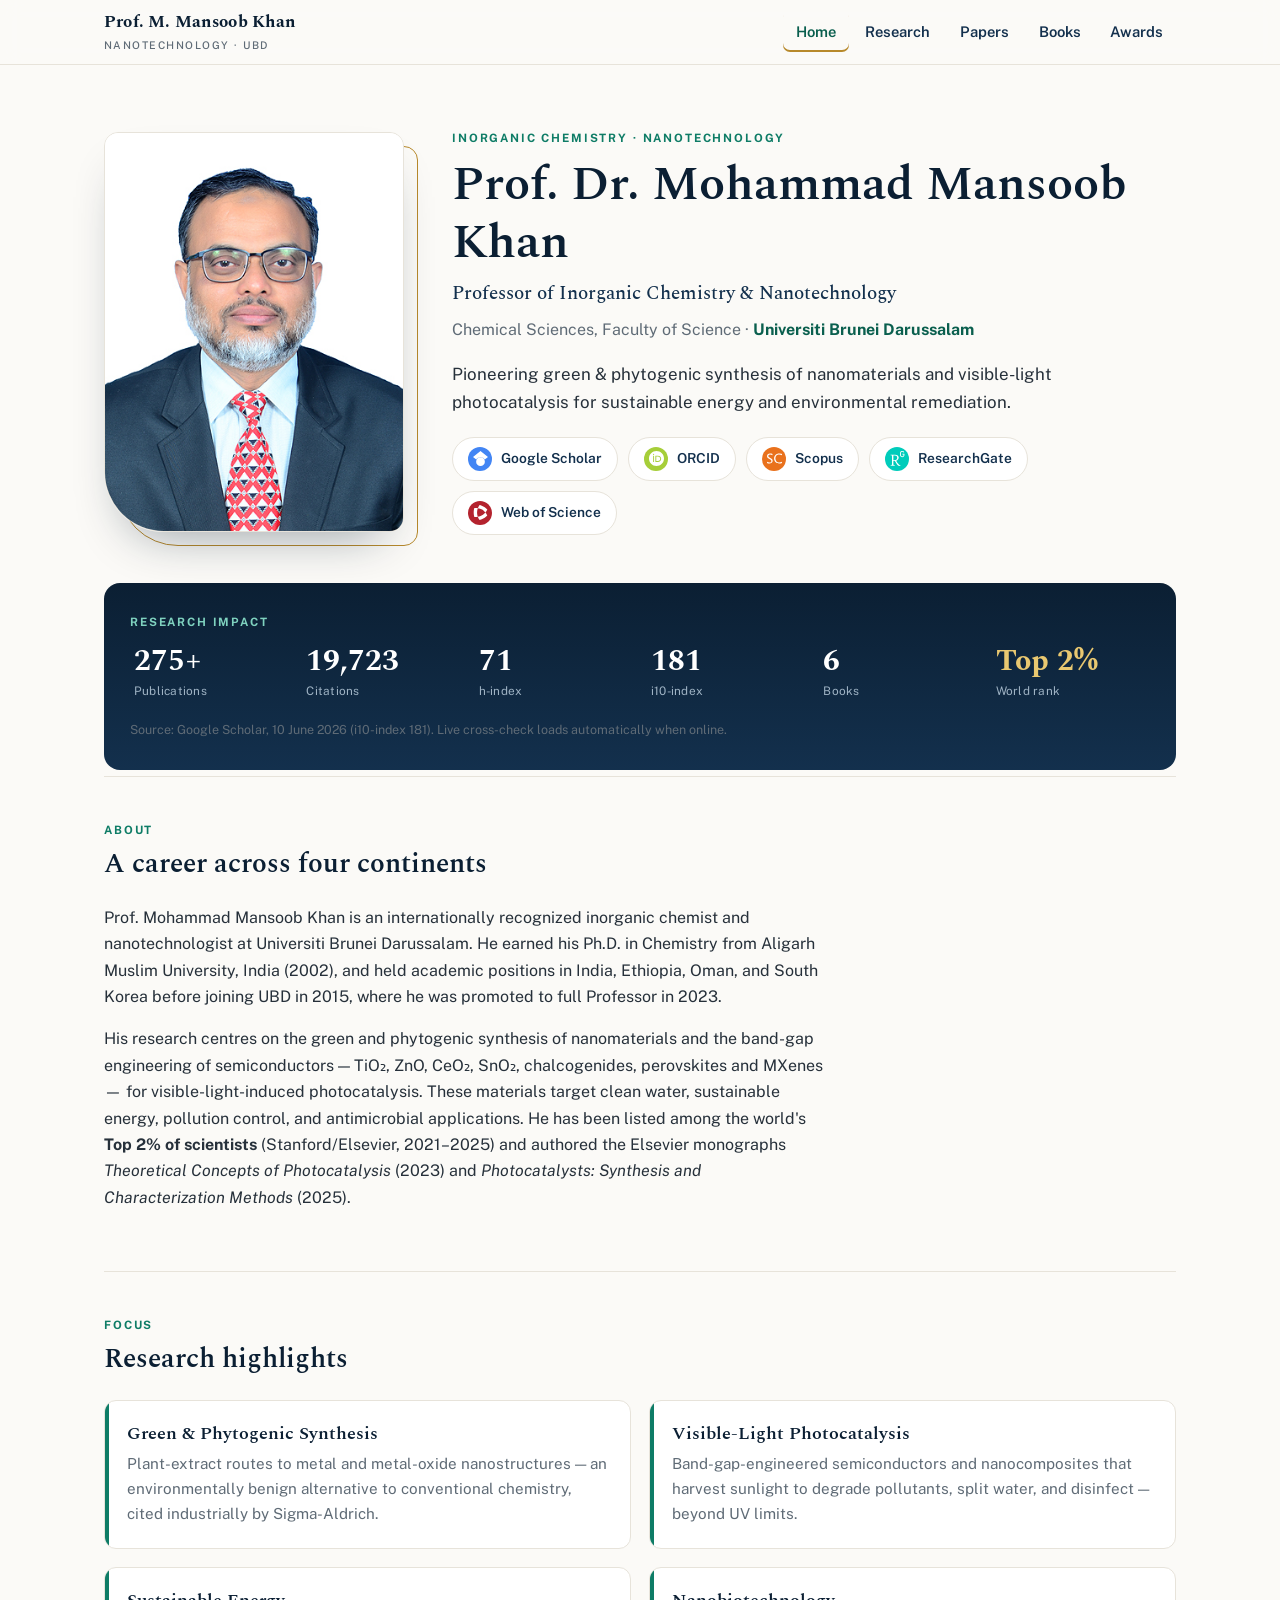
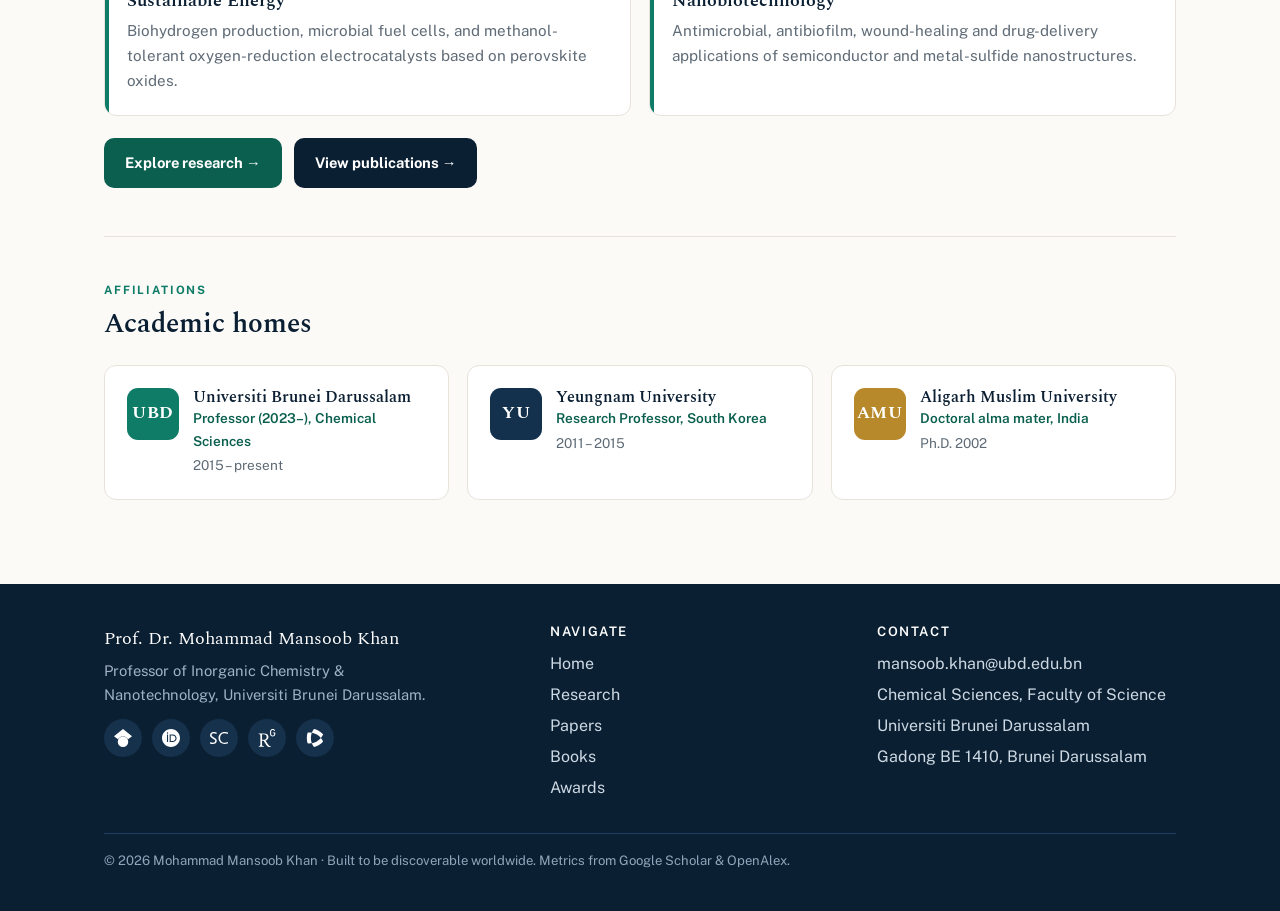
==== index.html @ cc5e588a "Add files via upload" ====
<!DOCTYPE html>
<html lang="en"><head>
<meta charset="UTF-8"><meta name="viewport" content="width=device-width, initial-scale=1.0">
<title>Prof. Mohammad Mansoob Khan — Inorganic Chemistry & Nanotechnology | Universiti Brunei Darussalam</title>
<meta name="description" content="Official site of Prof. Mohammad Mansoob Khan, Professor of Inorganic Chemistry & Nanotechnology at Universiti Brunei Darussalam. Green nanomaterials & visible-light photocatalysis. 19,723 citations, h-index 71, Top 2% Scientist.">
<link rel="canonical" href="https://profmansoobkhan.github.io/">
<meta property="og:type" content="profile"><meta property="og:title" content="Prof. Mohammad Mansoob Khan — Inorganic Chemistry & Nanotechnology | Universiti Brunei Darussalam">
<meta property="og:description" content="Official site of Prof. Mohammad Mansoob Khan, Professor of Inorganic Chemistry & Nanotechnology at Universiti Brunei Darussalam. Green nanomaterials & visible-light photocatalysis. 19,723 citations, h-index 71, Top 2% Scientist."><meta property="og:url" content="https://profmansoobkhan.github.io/">
<meta property="og:image" content="https://profmansoobkhan.github.io/assets/img/MMK.png">
<meta name="twitter:card" content="summary_large_image">
<link rel="icon" href="assets/img/MMK.png" type="image/png">
<link rel="preconnect" href="https://fonts.googleapis.com"><link rel="preconnect" href="https://fonts.gstatic.com" crossorigin><link href="https://fonts.googleapis.com/css2?family=Spectral:wght@400;500;600;700&family=Public+Sans:wght@400;500;600;700&display=swap" rel="stylesheet">
<script type="application/ld+json">
{"@context":"https://schema.org","@type":"Person","@id":"https://profmansoobkhan.github.io/#person",
"name":"Mohammad Mansoob Khan","honorificPrefix":"Prof. Dr.","givenName":"Mohammad Mansoob","familyName":"Khan",
"jobTitle":"Professor of Inorganic Chemistry and Nanotechnology",
"worksFor":{"@type":"CollegeOrUniversity","name":"Universiti Brunei Darussalam","department":"Chemical Sciences, Faculty of Science","url":"https://ubd.edu.bn/"},
"alumniOf":{"@type":"CollegeOrUniversity","name":"Aligarh Muslim University","url":"https://www.amu.ac.in/"},
"nationality":"Indian","image":"https://profmansoobkhan.github.io/assets/img/MMK.png","url":"https://profmansoobkhan.github.io/","email":"mailto:mansoob.khan@ubd.edu.bn",
"knowsAbout":["Inorganic Chemistry","Nanotechnology","Photocatalysis","Green synthesis","Phytogenic nanomaterials","Metal oxide semiconductors","Chalcogenides","Perovskites","MXenes","Sustainable energy","Environmental remediation"],
"identifier":[{"@type":"PropertyValue","propertyID":"ORCID","value":"0000-0002-8633-7493"},{"@type":"PropertyValue","propertyID":"Scopus Author ID","value":"55226652100"},{"@type":"PropertyValue","propertyID":"Web of Science ResearcherID","value":"C-6273-2013"},{"@type":"PropertyValue","propertyID":"Google Scholar","value":"ynzk598AAAAJ"}],
"sameAs":["https://orcid.org/0000-0002-8633-7493","https://scholar.google.com/citations?user=ynzk598AAAAJ&hl=en","https://www.scopus.com/authid/detail.uri?authorId=55226652100","https://www.webofscience.com/wos/author/record/C-6273-2013","https://www.researchgate.net/profile/Mohammad-Mansoob-Khan","https://ubd.edu.bn/staff-members/dr-mohammad-mansoob-khan/","https://expert.ubd.edu.bn/mansoob.khan.php","https://bn.linkedin.com/in/professor-mohammad-mansoob-khan-14964117","https://ubd.academia.edu/MohammadMansoobKhan"]}
</script>
<style>
:root{
  --ink:#0b1f33; --ink-2:#13304d; --teal:#0e7c66; --teal-d:#0a5f4e;
  --gold:#b7892b; --paper:#fbfaf7; --card:#ffffff; --line:#e7e3da;
  --text:#26303a; --muted:#5f6b76; --soft:#f1efe9;
}
*{margin:0;padding:0;box-sizing:border-box}
html{scroll-behavior:smooth}
body{font-family:"Public Sans",-apple-system,BlinkMacSystemFont,"Segoe UI",sans-serif;color:var(--text);background:var(--paper);line-height:1.65;-webkit-font-smoothing:antialiased}
h1,h2,h3,h4{font-family:"Spectral",Georgia,"Times New Roman",serif;color:var(--ink);line-height:1.2;font-weight:600}
a{color:var(--teal-d);text-decoration:none}
a:hover{text-decoration:underline}
.wrap{max-width:1120px;margin:0 auto;padding:0 24px}
.eyebrow{font-size:.72rem;font-weight:700;letter-spacing:.16em;text-transform:uppercase;color:var(--teal);margin-bottom:.5rem}
/* skip link */
.skip{position:absolute;left:-9999px;top:0;background:var(--ink);color:#fff;padding:.6rem 1rem;z-index:200}
.skip:focus{left:8px;top:8px}
/* header */
header.nav{position:sticky;top:0;z-index:100;background:rgba(251,250,247,.88);backdrop-filter:blur(10px);border-bottom:1px solid var(--line)}
.nav-in{display:flex;align-items:center;gap:18px;height:64px}
.brand{font-family:"Spectral",serif;font-weight:700;color:var(--ink);font-size:1.06rem;letter-spacing:.01em;white-space:nowrap}
.brand:hover{text-decoration:none;color:var(--teal-d)}
.brand small{display:block;font-family:"Public Sans",sans-serif;font-weight:500;font-size:.66rem;letter-spacing:.14em;text-transform:uppercase;color:var(--muted)}
nav.menu{margin-left:auto}
nav.menu ul{list-style:none;display:flex;gap:4px;flex-wrap:wrap}
nav.menu a{display:block;padding:.5rem .8rem;border-radius:7px;color:var(--ink-2);font-weight:600;font-size:.92rem}
nav.menu a:hover{background:var(--soft);text-decoration:none;color:var(--teal-d)}
nav.menu a[aria-current=page]{color:var(--teal-d);box-shadow:inset 0 -2px 0 var(--gold)}
/* mobile nav fix */
@media(max-width:720px){
  .nav-in{height:auto;min-height:56px;flex-direction:column;align-items:flex-start;gap:6px;padding:10px 0}
  .brand{font-size:1rem}
  nav.menu{margin-left:0;width:100%;overflow-x:auto;-webkit-overflow-scrolling:touch}
  nav.menu ul{gap:2px;flex-wrap:nowrap;min-width:max-content}
  nav.menu a{padding:.4rem .6rem;font-size:.88rem}
}
/* hero */
.hero{display:grid;grid-template-columns:300px 1fr;gap:48px;align-items:center;padding:64px 0 40px}
.hero-photo{position:relative}
.hero-photo img{width:100%;border-radius:14px 14px 14px 60px;border:1px solid var(--line);box-shadow:0 24px 50px -24px rgba(11,31,51,.45);display:block}
.hero-photo::after{content:"";position:absolute;inset:14px -14px -14px 14px;border:1.5px solid var(--gold);border-radius:14px 14px 14px 60px;z-index:-1}
.hero h1{font-size:clamp(2rem,4.2vw,3rem);margin:.2rem 0 .4rem}
.hero .role{font-size:1.18rem;color:var(--ink-2);font-family:"Spectral",serif;font-weight:500}
.hero .affil{color:var(--muted);margin:.5rem 0 1.1rem}
.hero .affil b{color:var(--teal-d)}
.lead{font-size:1.06rem;color:var(--text);max-width:60ch}
@media(max-width:820px){.hero{grid-template-columns:1fr;gap:28px;padding:36px 0 24px;text-align:left}.hero-photo{max-width:240px}}
/* profile chips */
.chips{display:flex;flex-wrap:wrap;gap:10px;margin-top:20px}
.chip{display:inline-flex;align-items:center;gap:9px;padding:9px 15px;border:1px solid var(--line);border-radius:999px;background:var(--card);font-weight:600;font-size:.86rem;color:var(--ink-2);transition:transform .15s,box-shadow .15s,border-color .15s}
.chip:hover{text-decoration:none;transform:translateY(-2px);box-shadow:0 8px 18px -10px rgba(11,31,51,.5);border-color:var(--teal)}
.chip .ic{width:24px;height:24px;border-radius:50%;display:flex;align-items:center;justify-content:center;flex:0 0 24px}
/* metric band */
.band{background:linear-gradient(180deg,#0b1f33,#13304d);color:#eaf1f6;border-radius:16px;padding:30px 26px;margin:8px 0 6px}
.band .eyebrow{color:#7fd2bf}
.mrow{display:grid;grid-template-columns:repeat(6,1fr);gap:14px;margin-top:6px}
.metric{padding:6px 4px}
.metric .n{font-family:"Spectral",serif;font-size:1.9rem;font-weight:700;color:#fff;line-height:1}
.metric .l{font-size:.74rem;color:#9fb3c4;margin-top:6px;letter-spacing:.02em}
.metric.accent .n{color:var(--gold-l,#e9c870)}
@media(max-width:760px){.mrow{grid-template-columns:repeat(3,1fr);gap:18px 10px}}
@media(max-width:420px){.mrow{grid-template-columns:repeat(2,1fr)}}
.livenote{font-size:.78rem;color:var(--muted);margin-top:12px}
.livedot{display:none;width:8px;height:8px;border-radius:50%;background:#21c08b;vertical-align:middle;margin-right:5px;animation:pulse 2s infinite}
@keyframes pulse{0%,100%{opacity:1}50%{opacity:.4}}
/* sections */
section.block{padding:44px 0;border-top:1px solid var(--line)}
.sec-head{margin-bottom:24px}
.sec-head h2{font-size:1.7rem}
.sec-head p{color:var(--muted);max-width:70ch;margin-top:6px}
.prose p{margin-bottom:1rem;max-width:72ch}
/* feature grid */
.fgrid{display:grid;grid-template-columns:repeat(2,1fr);gap:18px}
@media(max-width:720px){.fgrid{grid-template-columns:1fr}}
.feat{background:var(--card);border:1px solid var(--line);border-radius:12px;padding:22px 22px;position:relative;overflow:hidden}
.feat::before{content:"";position:absolute;left:0;top:0;bottom:0;width:4px;background:var(--teal)}
.feat h3{font-size:1.12rem;margin-bottom:.4rem;color:var(--ink)}
.feat p{color:var(--muted);font-size:.95rem}
/* affiliations */
.afrow{display:grid;grid-template-columns:repeat(3,1fr);gap:18px}
@media(max-width:720px){.afrow{grid-template-columns:1fr}}
.afcard{border:1px solid var(--line);border-radius:12px;padding:22px;background:var(--card);display:flex;gap:14px;align-items:flex-start}
.afcard .mono{width:52px;height:52px;border-radius:11px;flex:0 0 52px;display:flex;align-items:center;justify-content:center;font-family:"Spectral",serif;font-weight:700;color:#fff;font-size:1.05rem;letter-spacing:.02em}
.afcard h3{font-size:1.02rem}
.afcard .yr{color:var(--muted);font-size:.85rem;margin-top:2px}
.afcard .ro{color:var(--teal-d);font-weight:600;font-size:.85rem}
/* timeline */
.tl{list-style:none;border-left:2px solid var(--line);margin-left:6px;padding-left:0}
.tl li{position:relative;margin:0 0 20px 22px;padding-bottom:2px}
.tl li::before{content:"";position:absolute;left:-29px;top:6px;width:11px;height:11px;border-radius:50%;background:var(--teal);box-shadow:0 0 0 4px var(--paper)}
.tl .when{font-weight:700;color:var(--teal-d);font-size:.86rem;letter-spacing:.02em}
.tl h3{font-size:1.04rem;margin:.1rem 0 .15rem}
.tl p{color:var(--muted);font-size:.92rem}
/* profile cards (papers) */
.pcards{display:grid;grid-template-columns:repeat(3,1fr);gap:16px}
@media(max-width:820px){.pcards{grid-template-columns:repeat(2,1fr)}}
@media(max-width:480px){.pcards{grid-template-columns:1fr}}
.pcard{border:1px solid var(--line);border-radius:14px;padding:22px;background:var(--card);display:flex;flex-direction:column;gap:6px;transition:transform .15s,box-shadow .15s}
.pcard:hover{text-decoration:none;transform:translateY(-3px);box-shadow:0 16px 30px -18px rgba(11,31,51,.5)}
.pcard .ic{width:46px;height:46px;border-radius:12px;display:flex;align-items:center;justify-content:center;margin-bottom:6px}
.pcard h3{font-size:1.06rem}
.pcard p{color:var(--muted);font-size:.85rem}
.pcard .go{margin-top:auto;color:var(--teal-d);font-weight:700;font-size:.84rem}
/* pub list */
.pubs{list-style:none}
.pubs li{background:var(--card);border:1px solid var(--line);border-left:4px solid var(--teal);border-radius:10px;padding:14px 18px;margin-bottom:12px}
.pubs .venue{color:var(--muted);font-style:italic}
.pubs .doi a{font-size:.86rem;word-break:break-word}
.pubs .cit{display:inline-block;margin-top:4px;font-size:.8rem;font-weight:700;color:var(--gold);background:#fbf3df;padding:2px 9px;border-radius:999px}
.yhead{font-family:"Spectral",serif;color:var(--teal-d);font-weight:700;margin:22px 0 10px;font-size:1.05rem;letter-spacing:.02em}
.livetag{background:#21c08b;color:#fff;font-size:.62rem;font-weight:800;letter-spacing:.12em;padding:3px 9px;border-radius:999px;vertical-align:middle;margin-left:8px}
/* buttons */
.btns{display:flex;flex-wrap:wrap;gap:12px;margin:6px 0 4px}
.btn{display:inline-flex;align-items:center;gap:9px;padding:12px 20px;border-radius:10px;font-weight:700;font-size:.92rem;border:1px solid transparent}
.btn .ic{width:22px;height:22px;border-radius:50%;display:flex;align-items:center;justify-content:center}
.btn.scholar{background:#4285F4;color:#fff}
.btn.scopus{background:#E9711C;color:#fff}
.btn:hover{text-decoration:none;filter:brightness(1.07);transform:translateY(-1px)}
/* books */
.bgrid{display:grid;grid-template-columns:repeat(3,1fr);gap:24px}
@media(max-width:760px){.bgrid{grid-template-columns:repeat(2,1fr)}}
@media(max-width:460px){.bgrid{grid-template-columns:1fr}}
.book{background:var(--card);border:1px solid var(--line);border-radius:12px;overflow:hidden;display:flex;flex-direction:column}
.book img{width:100%;height:300px;object-fit:cover;border-bottom:1px solid var(--line)}
.book .bbody{padding:16px 16px 18px}
.book h3{font-size:1.02rem;line-height:1.25}
.book .meta{color:var(--muted);font-size:.84rem;margin:6px 0 10px}
.book .role-pill{display:inline-block;font-size:.7rem;font-weight:700;letter-spacing:.08em;text-transform:uppercase;color:var(--teal-d);background:#e7f3ef;padding:2px 8px;border-radius:999px}
.book a.vlink{display:inline-block;margin-top:10px;font-weight:700;font-size:.84rem}
/* contact */
.cgrid{display:grid;grid-template-columns:repeat(3,1fr);gap:18px}
@media(max-width:720px){.cgrid{grid-template-columns:1fr}}
.cbox{border:1px solid var(--line);border-radius:12px;padding:20px;background:var(--card)}
.cbox h3{font-size:1.02rem;margin-bottom:.4rem}
.cbox p,.cbox a{font-size:.92rem}
/* footer */
footer.site{background:var(--ink);color:#cdd9e3;margin-top:40px}
footer.site .wrap{padding:40px 24px}
.fcol-row{display:grid;grid-template-columns:1.4fr 1fr 1fr;gap:28px}
@media(max-width:720px){.fcol-row{grid-template-columns:1fr}}
footer.site h4{color:#fff;font-size:.82rem;letter-spacing:.12em;text-transform:uppercase;margin-bottom:.7rem;font-family:"Public Sans",sans-serif}
footer.site ul{list-style:none}
footer.site li{margin:.3rem 0}
footer.site a{color:#cdd9e3}
footer.site a:hover{color:#fff}
.fbrand{font-family:"Spectral",serif;font-size:1.15rem;color:#fff;margin-bottom:.3rem}
.fbot{border-top:1px solid #20405f;margin-top:26px;padding-top:16px;font-size:.82rem;color:#90a6b8}
.fchips{display:flex;gap:10px;margin-top:12px;flex-wrap:wrap}
.fchips a{width:38px;height:38px;border-radius:50%;display:flex;align-items:center;justify-content:center;background:#16314c}
.fchips a:hover{background:var(--teal)}
</style>
</head><body>
<a class="skip" href="#main">Skip to content</a>
<header class="nav"><div class="wrap nav-in">
<a class="brand" href="index.html">Prof. M. Mansoob Khan<small>Nanotechnology · UBD</small></a>
<nav class="menu" aria-label="Main"><ul><li><a href="index.html" aria-current=page>Home</a></li><li><a href="research.html">Research</a></li><li><a href="Papers.html">Papers</a></li><li><a href="Books.html">Books</a></li><li><a href="Awards.html">Awards</a></li></ul></nav>
</div></header>
<main id="main">

<div class="wrap">
  <div class="hero">
    <div class="hero-photo"><img src="[data-uri]" alt="Portrait of Prof. Mohammad Mansoob Khan" width="300" height="400"></div>
    <div>
      <div class="eyebrow">Inorganic Chemistry · Nanotechnology</div>
      <h1>Prof. Dr. Mohammad Mansoob Khan</h1>
      <div class="role">Professor of Inorganic Chemistry &amp; Nanotechnology</div>
      <div class="affil">Chemical Sciences, Faculty of Science · <b>Universiti Brunei Darussalam</b></div>
      <p class="lead">Pioneering green &amp; phytogenic synthesis of nanomaterials and visible-light photocatalysis for sustainable energy and environmental remediation.</p>
      <div class="chips"><a class="chip" href="https://scholar.google.com/citations?user=ynzk598AAAAJ&hl=en" target="_blank" rel="me noopener"><span class="ic" style="background:#4285F4"><svg viewBox="0 0 24 24" width="15" height="15" xmlns="http://www.w3.org/2000/svg" aria-hidden="true" focusable="false"><path fill="#fff" d="M5.242 13.769L0 9.5 12 0l12 9.5-5.242 4.269C17.548 11.249 14.978 9.5 12 9.5c-2.977 0-5.548 1.748-6.758 4.269zM12 10a7 7 0 1 0 0 14 7 7 0 0 0 0-14z"/></svg></span>Google Scholar</a><a class="chip" href="https://orcid.org/0000-0002-8633-7493" target="_blank" rel="me noopener"><span class="ic" style="background:#A6CE39"><svg viewBox="0 0 24 24" width="15" height="15" xmlns="http://www.w3.org/2000/svg" aria-hidden="true" focusable="false"><path fill="#fff" d="M12 0C5.372 0 0 5.372 0 12s5.372 12 12 12 12-5.372 12-12S18.628 0 12 0zM7.369 4.378c.525 0 .947.431.947.947s-.422.947-.947.947a.95.95 0 0 1-.947-.947c0-.525.422-.947.947-.947zm-.722 3.038h1.444v10.041H6.647V7.416zm3.562 0h3.9c3.712 0 5.344 2.653 5.344 5.025 0 2.578-2.016 5.025-5.325 5.025h-3.919V7.416zm1.444 1.303v7.444h2.297c3.272 0 4.022-2.484 4.022-3.722 0-2.016-1.284-3.722-4.097-3.722h-2.222z"/></svg></span>ORCID</a><a class="chip" href="https://www.scopus.com/authid/detail.uri?authorId=55226652100" target="_blank" rel="me noopener"><span class="ic" style="background:#E9711C"><svg viewBox="0 0 24 24" width="15" height="15" xmlns="http://www.w3.org/2000/svg" aria-hidden="true" focusable="false"><path fill="#fff" d="M24 19.059l-.14-1.777c-1.426.772-2.945 1.076-4.465 1.076-3.319 0-5.96-2.782-5.96-6.475 0-3.903 2.595-6.31 5.633-6.31 1.917 0 3.39.303 4.792 1.075L24 4.895c-1.286-.608-2.337-.889-4.698-.889-4.534 0-7.97 3.53-7.97 8.017 0 5.12 4.09 7.924 7.9 7.924 1.916 0 3.506-.257 4.768-.888zm-14.954-3.46c0-2.22-1.964-3.225-3.857-4.347C3.716 10.364 2.15 9.756 2.15 8.12c0-1.215.889-2.548 2.642-2.548 1.519 0 2.57.234 3.903 1.029l.117-1.847c-1.239-.514-2.127-.748-4.137-.748C1.8 4.006.047 5.876.047 8.26c0 2.384 2.103 3.413 4.02 4.581 1.426.865 2.922 1.45 2.922 2.992 0 1.496-1.333 2.571-2.922 2.571-1.566 0-2.594-.35-3.786-1.075L0 19.176c1.215.56 2.454.818 4.16.818 2.385 0 4.885-1.473 4.885-4.395z"/></svg></span>Scopus</a><a class="chip" href="https://www.researchgate.net/profile/Mohammad-Mansoob-Khan" target="_blank" rel="me noopener"><span class="ic" style="background:#00CCBB"><svg viewBox="0 0 24 24" width="15" height="15" xmlns="http://www.w3.org/2000/svg" aria-hidden="true" focusable="false"><path fill="#fff" d="M19.586 0c-.818 0-1.508.19-2.073.565-.563.377-.97.936-1.213 1.68a3.193 3.193 0 0 0-.112.437 8.365 8.365 0 0 0-.078.53 9 9 0 0 0-.05.727c-.01.282-.013.621-.013 1.016a31.121 31.123 0 0 0 .014 1.017 9 9 0 0 0 .05.727 7.946 7.946 0 0 0 .077.53h-.005a3.334 3.334 0 0 0 .113.438c.245.743.65 1.303 1.214 1.68.565.376 1.256.564 2.075.564.8 0 1.536-.213 2.105-.603.57-.39.94-.916 1.175-1.65.076-.235.135-.558.177-.93a10.9 10.9 0 0 0 .043-1.207v-.82c0-.095-.047-.142-.14-.142h-3.064c-.094 0-.14.047-.14.141v.956c0 .094.046.14.14.14h1.666c.056 0 .084.03.084.086 0 .36 0 .62-.036.865-.038.244-.1.447-.147.606-.108.385-.348.664-.638.876-.29.212-.738.35-1.227.35-.545 0-.901-.15-1.21-.353-.306-.203-.517-.454-.67-.915a3.136 3.136 0 0 1-.147-.762 17.366 17.367 0 0 1-.034-.656c-.01-.26-.014-.572-.014-.939a26.401 26.403 0 0 1 .014-.938 15.821 15.822 0 0 1 .035-.656 3.19 3.19 0 0 1 .148-.76 1.89 1.89 0 0 1 .742-1.01c.344-.244.593-.352 1.137-.352.508 0 .815.096 1.144.303.33.207.528.492.764.925.047.094.111.118.198.07l1.044-.43c.075-.048.09-.115.042-.199a3.549 3.549 0 0 0-.466-.742 3 3 0 0 0-.679-.607 3.313 3.313 0 0 0-.903-.41A4.068 4.068 0 0 0 19.586 0zM8.217 5.836c-1.69 0-3.036.086-4.297.086-1.146 0-2.291 0-3.007-.029v.831l1.088.2c.744.144 1.174.488 1.174 2.264v11.288c0 1.777-.43 2.12-1.174 2.263l-1.088.2v.832c.773-.029 2.12-.086 3.465-.086 1.29 0 2.951.057 3.667.086v-.831l-1.49-.2c-.773-.115-1.174-.487-1.174-2.264v-4.784c.688.057 1.29.057 2.206.057 1.748 3.123 3.41 5.472 4.355 6.56.86 1.032 2.177 1.691 3.839 1.691.487 0 1.003-.086 1.318-.23v-.744c-1.031 0-2.063-.716-2.808-1.518-1.26-1.376-2.95-3.582-4.355-6.074 2.32-.545 4.04-2.722 4.04-4.9 0-3.208-2.492-4.698-5.758-4.698zm-.515 1.29c2.406 0 3.839 1.26 3.839 3.552 0 2.263-1.547 3.782-4.097 3.782-.974 0-1.404-.03-2.063-.086v-7.19c.66-.059 1.547-.059 2.32-.059z"/></svg></span>ResearchGate</a><a class="chip" href="https://www.webofscience.com/wos/author/record/C-6273-2013" target="_blank" rel="me noopener"><span class="ic" style="background:#B4232E"><svg viewBox="0 0 24 24" width="15" height="15" xmlns="http://www.w3.org/2000/svg" aria-hidden="true" focusable="false"><path fill="#fff" d="M11.262 18a20.588 20.588 0 0 0 3.246-1.476 20.954 20.954 0 0 0 2.852-2.064A14.46 14.46 0 0 0 19.82 12c.328.328.622.688.884 1.082.328.394.592.786.788 1.18.262.46.524.886.786 1.28.198.458.394.884.59 1.278a23.172 23.172 0 0 1-2.654 2.46 38.765 38.765 0 0 1-2.952 1.966A29.612 29.612 0 0 1 10.574 24l-.788-1.18c-.26-.46-.524-.886-.786-1.28-.209-.42-.406-.846-.59-1.278l-.59-1.376A20.4 20.4 0 0 0 11.26 18h.002zm2.754-16.918a29.61 29.61 0 0 1 3.246 1.574c.984.59 1.968 1.246 2.952 1.966a47.566 47.566 0 0 1 2.654 2.46c-.196.46-.392.886-.59 1.28-.26.458-.524.884-.786 1.278a6.16 6.16 0 0 1-.788 1.18c-.273.409-.568.803-.884 1.18a18.072 18.072 0 0 0-2.46-2.558 20.936 20.936 0 0 0-2.852-2.064 20.4 20.4 0 0 0-6.688-2.36l.59-1.38c.196-.392.394-.82.59-1.278l.786-1.18.788-1.18c1.18.262 2.328.622 3.442 1.082zm-7.574 18c-.524.066-1.016.1-1.474.1H3.492c-.46 0-.92-.034-1.378-.1a34.28 34.28 0 0 1-.786-3.54 32.942 32.942 0 0 1 0-7.18c.196-1.18.46-2.33.786-3.444l1.378-.196h1.476c.46 0 .95.032 1.474.098l1.378.196-.59 1.77c-.262.984-.46 2-.59 3.05-.066.984-.1 2-.1 3.05.066 1.048.198 2.064.394 3.048.262 1.05.558 2.034.886 2.952-.46.13-.92.196-1.378.196z"/></svg></span>Web of Science</a></div>
    </div>
  </div>
</div>

<div class="wrap">
  <div class="band">
    <div class="eyebrow">Research impact</div>
    <div class="mrow"><div class="metric"><div class="n">275+</div><div class="l">Publications</div></div><div class="metric"><div class="n">19,723</div><div class="l">Citations</div></div><div class="metric"><div class="n">71</div><div class="l">h-index</div></div><div class="metric"><div class="n">181</div><div class="l">i10-index</div></div><div class="metric"><div class="n">6</div><div class="l">Books</div></div><div class="metric accent"><div class="n">Top 2%</div><div class="l">World rank</div></div></div>
    <p class="livenote" id="livenote">Source: Google Scholar, 10 June 2026 (i10-index 181). Live cross-check loads automatically when online.</p>
  </div>
</div>

<div class="wrap">
  <section class="block" id="about">
    <div class="sec-head"><div class="eyebrow">About</div><h2>A career across four continents</h2></div>
    <div class="prose">
      <p>Prof. Mohammad Mansoob Khan is an internationally recognized inorganic chemist and nanotechnologist at Universiti Brunei Darussalam. He earned his Ph.D. in Chemistry from Aligarh Muslim University, India (2002), and held academic positions in India, Ethiopia, Oman, and South Korea before joining UBD in 2015, where he was promoted to full Professor in 2023.</p>
      <p>His research centres on the green and phytogenic synthesis of nanomaterials and the band-gap engineering of semiconductors — TiO₂, ZnO, CeO₂, SnO₂, chalcogenides, perovskites and MXenes — for visible-light-induced photocatalysis. These materials target clean water, sustainable energy, pollution control, and antimicrobial applications. He has been listed among the world's <b>Top 2% of scientists</b> (Stanford/Elsevier, 2021–2025) and authored the Elsevier monographs <em>Theoretical Concepts of Photocatalysis</em> (2023) and <em>Photocatalysts: Synthesis and Characterization Methods</em> (2025).</p>
    </div>
  </section>

  <section class="block">
    <div class="sec-head"><div class="eyebrow">Focus</div><h2>Research highlights</h2></div>
    <div class="fgrid"><div class="feat"><h3>Green &amp; Phytogenic Synthesis</h3><p>Plant-extract routes to metal and metal-oxide nanostructures — an environmentally benign alternative to conventional chemistry, cited industrially by Sigma-Aldrich.</p></div><div class="feat"><h3>Visible-Light Photocatalysis</h3><p>Band-gap-engineered semiconductors and nanocomposites that harvest sunlight to degrade pollutants, split water, and disinfect — beyond UV limits.</p></div><div class="feat"><h3>Sustainable Energy</h3><p>Biohydrogen production, microbial fuel cells, and methanol-tolerant oxygen-reduction electrocatalysts based on perovskite oxides.</p></div><div class="feat"><h3>Nanobiotechnology</h3><p>Antimicrobial, antibiofilm, wound-healing and drug-delivery applications of semiconductor and metal-sulfide nanostructures.</p></div></div>
    <div class="btns" style="margin-top:22px"><a class="btn scholar" href="research.html" style="background:var(--teal-d)">Explore research →</a><a class="btn" href="Papers.html" style="background:var(--ink);color:#fff">View publications →</a></div>
  </section>

  <section class="block">
    <div class="sec-head"><div class="eyebrow">Affiliations</div><h2>Academic homes</h2></div>
    <div class="afrow"><div class="afcard"><div class="mono" style="background:#0e7c66">UBD</div><div><h3>Universiti Brunei Darussalam</h3><div class="ro">Professor (2023–), Chemical Sciences</div><div class="yr">2015 – present</div></div></div><div class="afcard"><div class="mono" style="background:#13304d">YU</div><div><h3>Yeungnam University</h3><div class="ro">Research Professor, South Korea</div><div class="yr">2011 – 2015</div></div></div><div class="afcard"><div class="mono" style="background:#b7892b">AMU</div><div><h3>Aligarh Muslim University</h3><div class="ro">Doctoral alma mater, India</div><div class="yr">Ph.D. 2002</div></div></div></div>
  </section>
</div>

</main>
<footer class="site"><div class="wrap">
<div class="fcol-row">
<div>
<div class="fbrand">Prof. Dr. Mohammad Mansoob Khan</div>
<p style="color:#9fb3c4;font-size:.92rem;max-width:36ch">Professor of Inorganic Chemistry &amp; Nanotechnology, Universiti Brunei Darussalam.</p>
<div class="fchips"><a href="https://scholar.google.com/citations?user=ynzk598AAAAJ&hl=en" target="_blank" rel="me noopener" aria-label="scholar"><svg viewBox="0 0 24 24" width="18" height="18" xmlns="http://www.w3.org/2000/svg" aria-hidden="true" focusable="false"><path fill="#fff" d="M5.242 13.769L0 9.5 12 0l12 9.5-5.242 4.269C17.548 11.249 14.978 9.5 12 9.5c-2.977 0-5.548 1.748-6.758 4.269zM12 10a7 7 0 1 0 0 14 7 7 0 0 0 0-14z"/></svg></a><a href="https://orcid.org/0000-0002-8633-7493" target="_blank" rel="me noopener" aria-label="orcid"><svg viewBox="0 0 24 24" width="18" height="18" xmlns="http://www.w3.org/2000/svg" aria-hidden="true" focusable="false"><path fill="#fff" d="M12 0C5.372 0 0 5.372 0 12s5.372 12 12 12 12-5.372 12-12S18.628 0 12 0zM7.369 4.378c.525 0 .947.431.947.947s-.422.947-.947.947a.95.95 0 0 1-.947-.947c0-.525.422-.947.947-.947zm-.722 3.038h1.444v10.041H6.647V7.416zm3.562 0h3.9c3.712 0 5.344 2.653 5.344 5.025 0 2.578-2.016 5.025-5.325 5.025h-3.919V7.416zm1.444 1.303v7.444h2.297c3.272 0 4.022-2.484 4.022-3.722 0-2.016-1.284-3.722-4.097-3.722h-2.222z"/></svg></a><a href="https://www.scopus.com/authid/detail.uri?authorId=55226652100" target="_blank" rel="me noopener" aria-label="scopus"><svg viewBox="0 0 24 24" width="18" height="18" xmlns="http://www.w3.org/2000/svg" aria-hidden="true" focusable="false"><path fill="#fff" d="M24 19.059l-.14-1.777c-1.426.772-2.945 1.076-4.465 1.076-3.319 0-5.96-2.782-5.96-6.475 0-3.903 2.595-6.31 5.633-6.31 1.917 0 3.39.303 4.792 1.075L24 4.895c-1.286-.608-2.337-.889-4.698-.889-4.534 0-7.97 3.53-7.97 8.017 0 5.12 4.09 7.924 7.9 7.924 1.916 0 3.506-.257 4.768-.888zm-14.954-3.46c0-2.22-1.964-3.225-3.857-4.347C3.716 10.364 2.15 9.756 2.15 8.12c0-1.215.889-2.548 2.642-2.548 1.519 0 2.57.234 3.903 1.029l.117-1.847c-1.239-.514-2.127-.748-4.137-.748C1.8 4.006.047 5.876.047 8.26c0 2.384 2.103 3.413 4.02 4.581 1.426.865 2.922 1.45 2.922 2.992 0 1.496-1.333 2.571-2.922 2.571-1.566 0-2.594-.35-3.786-1.075L0 19.176c1.215.56 2.454.818 4.16.818 2.385 0 4.885-1.473 4.885-4.395z"/></svg></a><a href="https://www.researchgate.net/profile/Mohammad-Mansoob-Khan" target="_blank" rel="me noopener" aria-label="researchgate"><svg viewBox="0 0 24 24" width="18" height="18" xmlns="http://www.w3.org/2000/svg" aria-hidden="true" focusable="false"><path fill="#fff" d="M19.586 0c-.818 0-1.508.19-2.073.565-.563.377-.97.936-1.213 1.68a3.193 3.193 0 0 0-.112.437 8.365 8.365 0 0 0-.078.53 9 9 0 0 0-.05.727c-.01.282-.013.621-.013 1.016a31.121 31.123 0 0 0 .014 1.017 9 9 0 0 0 .05.727 7.946 7.946 0 0 0 .077.53h-.005a3.334 3.334 0 0 0 .113.438c.245.743.65 1.303 1.214 1.68.565.376 1.256.564 2.075.564.8 0 1.536-.213 2.105-.603.57-.39.94-.916 1.175-1.65.076-.235.135-.558.177-.93a10.9 10.9 0 0 0 .043-1.207v-.82c0-.095-.047-.142-.14-.142h-3.064c-.094 0-.14.047-.14.141v.956c0 .094.046.14.14.14h1.666c.056 0 .084.03.084.086 0 .36 0 .62-.036.865-.038.244-.1.447-.147.606-.108.385-.348.664-.638.876-.29.212-.738.35-1.227.35-.545 0-.901-.15-1.21-.353-.306-.203-.517-.454-.67-.915a3.136 3.136 0 0 1-.147-.762 17.366 17.367 0 0 1-.034-.656c-.01-.26-.014-.572-.014-.939a26.401 26.403 0 0 1 .014-.938 15.821 15.822 0 0 1 .035-.656 3.19 3.19 0 0 1 .148-.76 1.89 1.89 0 0 1 .742-1.01c.344-.244.593-.352 1.137-.352.508 0 .815.096 1.144.303.33.207.528.492.764.925.047.094.111.118.198.07l1.044-.43c.075-.048.09-.115.042-.199a3.549 3.549 0 0 0-.466-.742 3 3 0 0 0-.679-.607 3.313 3.313 0 0 0-.903-.41A4.068 4.068 0 0 0 19.586 0zM8.217 5.836c-1.69 0-3.036.086-4.297.086-1.146 0-2.291 0-3.007-.029v.831l1.088.2c.744.144 1.174.488 1.174 2.264v11.288c0 1.777-.43 2.12-1.174 2.263l-1.088.2v.832c.773-.029 2.12-.086 3.465-.086 1.29 0 2.951.057 3.667.086v-.831l-1.49-.2c-.773-.115-1.174-.487-1.174-2.264v-4.784c.688.057 1.29.057 2.206.057 1.748 3.123 3.41 5.472 4.355 6.56.86 1.032 2.177 1.691 3.839 1.691.487 0 1.003-.086 1.318-.23v-.744c-1.031 0-2.063-.716-2.808-1.518-1.26-1.376-2.95-3.582-4.355-6.074 2.32-.545 4.04-2.722 4.04-4.9 0-3.208-2.492-4.698-5.758-4.698zm-.515 1.29c2.406 0 3.839 1.26 3.839 3.552 0 2.263-1.547 3.782-4.097 3.782-.974 0-1.404-.03-2.063-.086v-7.19c.66-.059 1.547-.059 2.32-.059z"/></svg></a><a href="https://www.webofscience.com/wos/author/record/C-6273-2013" target="_blank" rel="me noopener" aria-label="wos"><svg viewBox="0 0 24 24" width="18" height="18" xmlns="http://www.w3.org/2000/svg" aria-hidden="true" focusable="false"><path fill="#fff" d="M11.262 18a20.588 20.588 0 0 0 3.246-1.476 20.954 20.954 0 0 0 2.852-2.064A14.46 14.46 0 0 0 19.82 12c.328.328.622.688.884 1.082.328.394.592.786.788 1.18.262.46.524.886.786 1.28.198.458.394.884.59 1.278a23.172 23.172 0 0 1-2.654 2.46 38.765 38.765 0 0 1-2.952 1.966A29.612 29.612 0 0 1 10.574 24l-.788-1.18c-.26-.46-.524-.886-.786-1.28-.209-.42-.406-.846-.59-1.278l-.59-1.376A20.4 20.4 0 0 0 11.26 18h.002zm2.754-16.918a29.61 29.61 0 0 1 3.246 1.574c.984.59 1.968 1.246 2.952 1.966a47.566 47.566 0 0 1 2.654 2.46c-.196.46-.392.886-.59 1.28-.26.458-.524.884-.786 1.278a6.16 6.16 0 0 1-.788 1.18c-.273.409-.568.803-.884 1.18a18.072 18.072 0 0 0-2.46-2.558 20.936 20.936 0 0 0-2.852-2.064 20.4 20.4 0 0 0-6.688-2.36l.59-1.38c.196-.392.394-.82.59-1.278l.786-1.18.788-1.18c1.18.262 2.328.622 3.442 1.082zm-7.574 18c-.524.066-1.016.1-1.474.1H3.492c-.46 0-.92-.034-1.378-.1a34.28 34.28 0 0 1-.786-3.54 32.942 32.942 0 0 1 0-7.18c.196-1.18.46-2.33.786-3.444l1.378-.196h1.476c.46 0 .95.032 1.474.098l1.378.196-.59 1.77c-.262.984-.46 2-.59 3.05-.066.984-.1 2-.1 3.05.066 1.048.198 2.064.394 3.048.262 1.05.558 2.034.886 2.952-.46.13-.92.196-1.378.196z"/></svg></a></div>
</div>
<div><h4>Navigate</h4><ul>
<li><a href="index.html">Home</a></li><li><a href="research.html">Research</a></li>
<li><a href="Papers.html">Papers</a></li><li><a href="Books.html">Books</a></li><li><a href="Awards.html">Awards</a></li></ul></div>
<div><h4>Contact</h4><ul>
<li><a href="mailto:mansoob.khan@ubd.edu.bn">mansoob.khan@ubd.edu.bn</a></li>
<li>Chemical Sciences, Faculty of Science</li>
<li>Universiti Brunei Darussalam</li>
<li>Gadong BE 1410, Brunei Darussalam</li></ul></div>
</div>
<div class="fbot">© 2026 Mohammad Mansoob Khan · Built to be discoverable worldwide. Metrics from Google Scholar &amp; OpenAlex.</div>
</div></footer>
<script>
(async function(){try{
 var r=await fetch("https://api.openalex.org/authors/orcid:0000-0002-8633-7493");if(!r.ok)return;
 var a=await r.json();var f=function(n){return Number(n).toLocaleString("en-US")};
 var note=document.getElementById("livenote");
 if(note){note.innerHTML='<span class="livedot" style="display:inline-block"></span>Source: Google Scholar (10 Jun 2026). Live cross-check via OpenAlex'+(a.updated_date?" ("+a.updated_date.slice(0,10)+")":"")+': '+f(a.cited_by_count)+' citations · h-index '+a.summary_stats.h_index+'. Databases count differently — Scholar and Scopus show their own live totals.';}
}catch(e){}})();
</script>
</body></html>
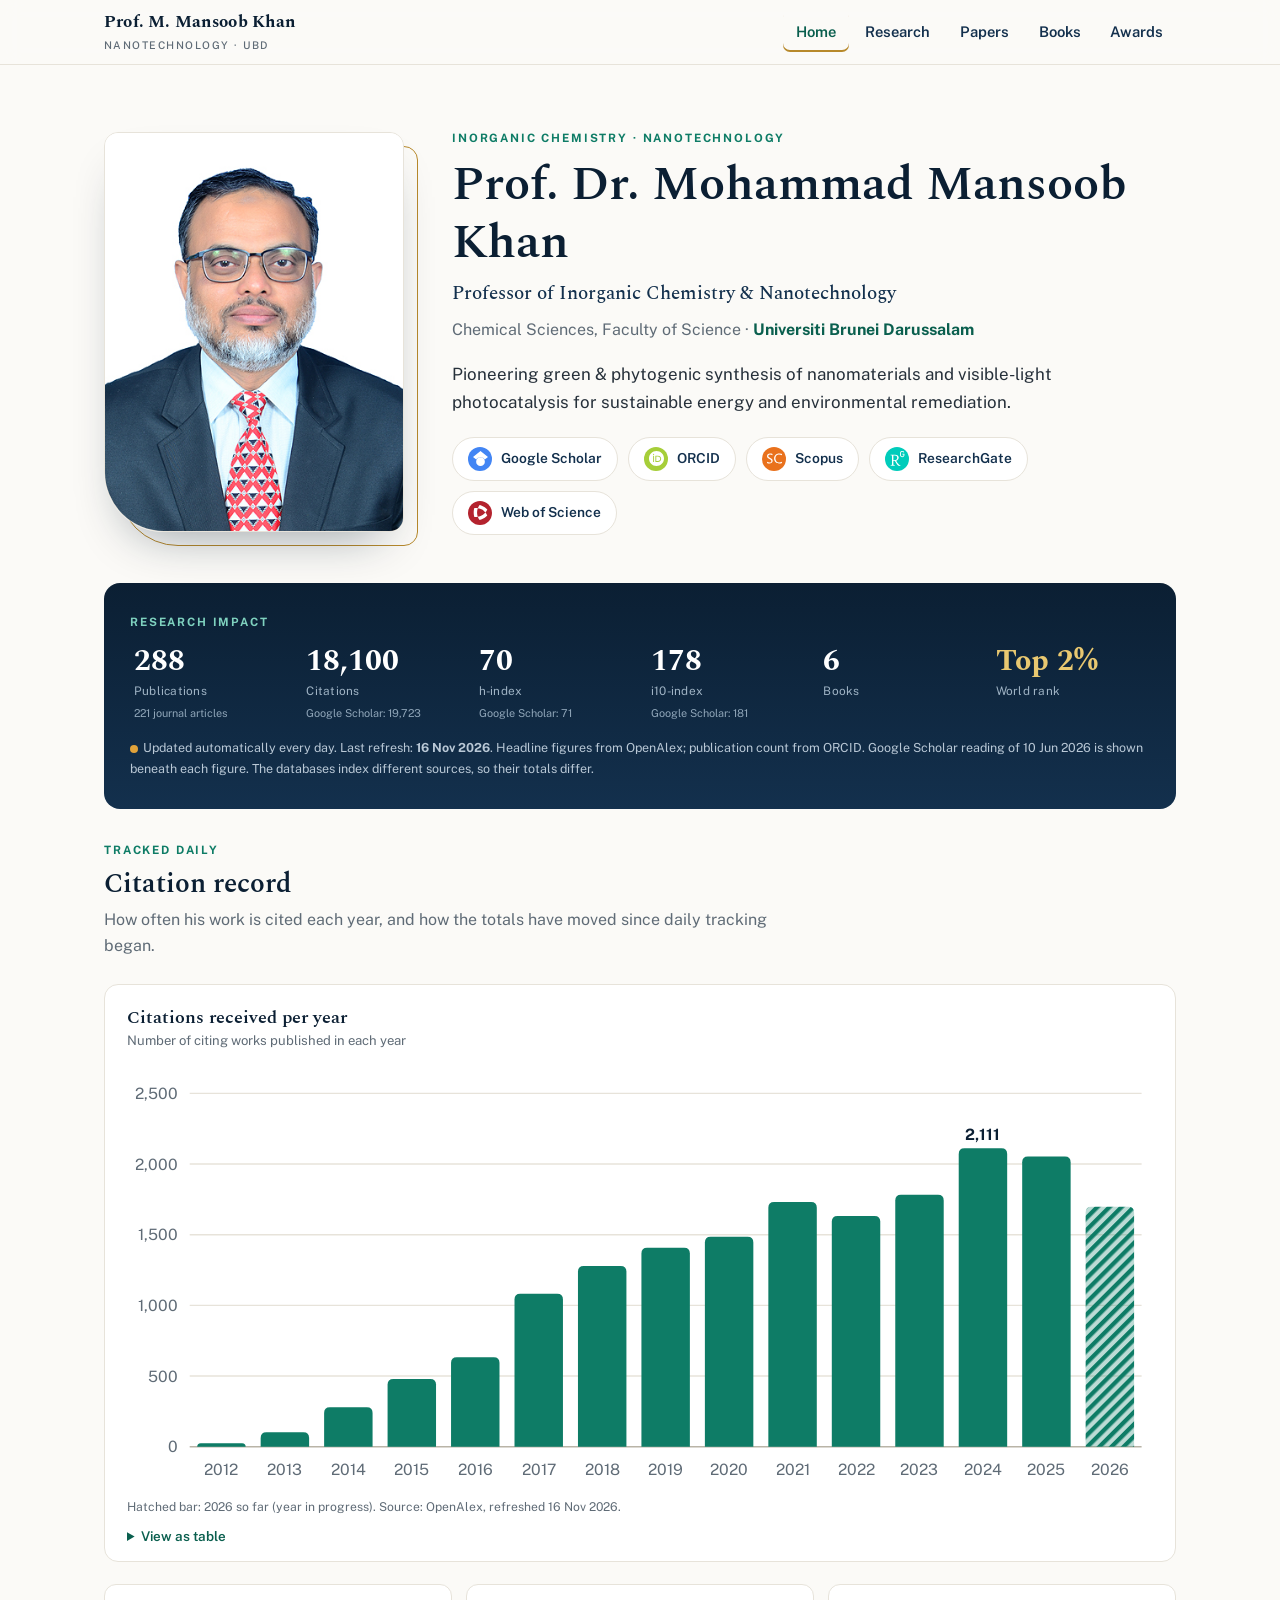
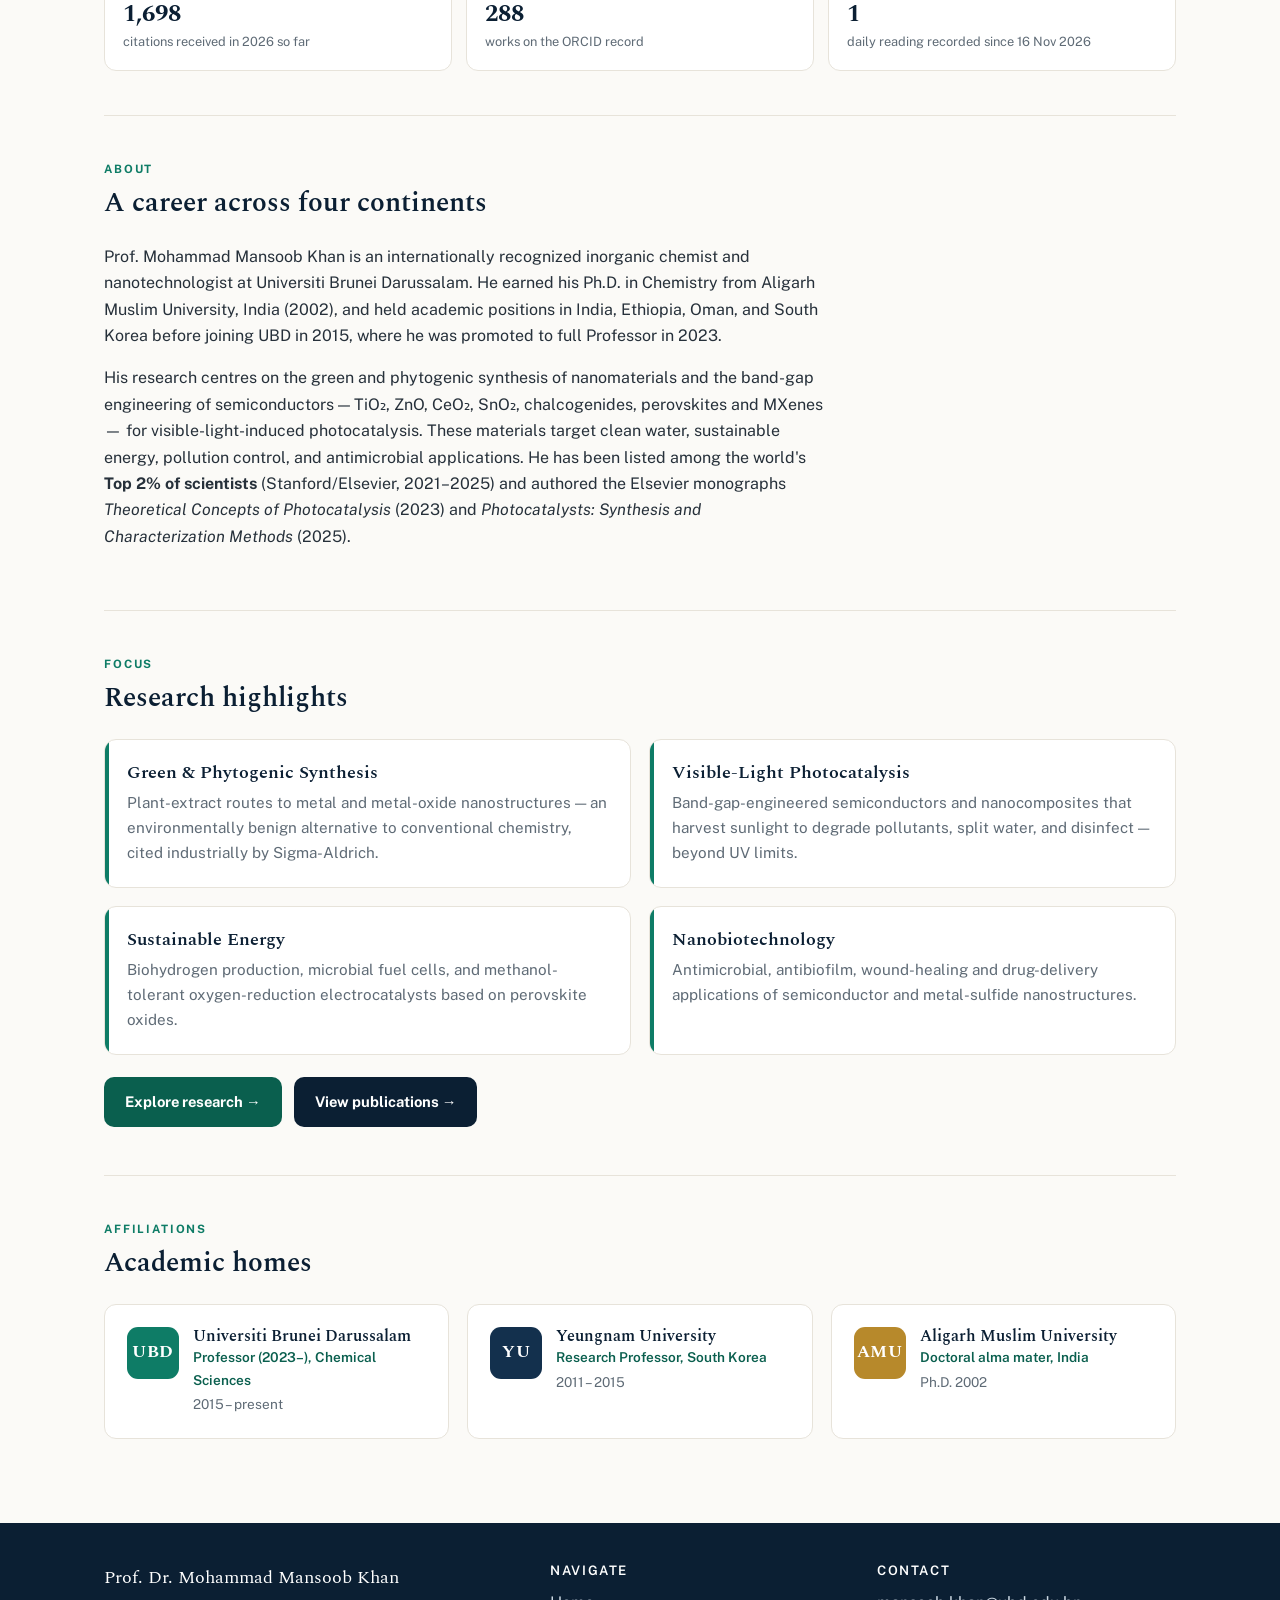
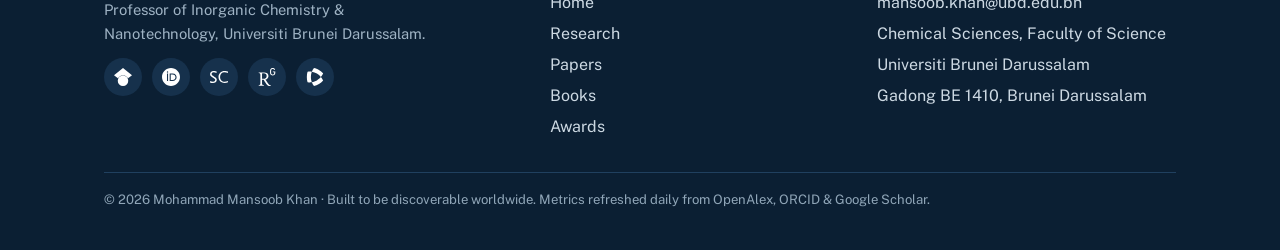
==== commit 561ac912: "Make the site self-updating: daily metrics, citation chart and full publication list Adds a schedule" ====
--- a/index.html
+++ b/index.html
@@ -2,10 +2,10 @@
 <html lang="en"><head>
 <meta charset="UTF-8"><meta name="viewport" content="width=device-width, initial-scale=1.0">
 <title>Prof. Mohammad Mansoob Khan — Inorganic Chemistry & Nanotechnology | Universiti Brunei Darussalam</title>
-<meta name="description" content="Official site of Prof. Mohammad Mansoob Khan, Professor of Inorganic Chemistry & Nanotechnology at Universiti Brunei Darussalam. Green nanomaterials & visible-light photocatalysis. 19,723 citations, h-index 71, Top 2% Scientist.">
+<meta name="description" content="Official site of Prof. Mohammad Mansoob Khan, Professor of Inorganic Chemistry & Nanotechnology at Universiti Brunei Darussalam. Green nanomaterials & visible-light photocatalysis. 18,100 citations, h-index 70, Top 2% Scientist.">
 <link rel="canonical" href="https://profmansoobkhan.github.io/">
 <meta property="og:type" content="profile"><meta property="og:title" content="Prof. Mohammad Mansoob Khan — Inorganic Chemistry & Nanotechnology | Universiti Brunei Darussalam">
-<meta property="og:description" content="Official site of Prof. Mohammad Mansoob Khan, Professor of Inorganic Chemistry & Nanotechnology at Universiti Brunei Darussalam. Green nanomaterials & visible-light photocatalysis. 19,723 citations, h-index 71, Top 2% Scientist."><meta property="og:url" content="https://profmansoobkhan.github.io/">
+<meta property="og:description" content="Official site of Prof. Mohammad Mansoob Khan, Professor of Inorganic Chemistry & Nanotechnology at Universiti Brunei Darussalam. Green nanomaterials & visible-light photocatalysis. 18,100 citations, h-index 70, Top 2% Scientist."><meta property="og:url" content="https://profmansoobkhan.github.io/">
 <meta property="og:image" content="https://profmansoobkhan.github.io/assets/img/MMK.png">
 <meta name="twitter:card" content="summary_large_image">
 <link rel="icon" href="assets/img/MMK.png" type="image/png">
@@ -172,6 +172,7 @@
 .fchips a{width:38px;height:38px;border-radius:50%;display:flex;align-items:center;justify-content:center;background:#16314c}
 .fchips a:hover{background:var(--teal)}
 </style>
+<link rel="stylesheet" href="assets/css/live.css">
 </head><body>
 <a class="skip" href="#main">Skip to content</a>
 <header class="nav"><div class="wrap nav-in">
@@ -197,9 +198,18 @@
 <div class="wrap">
   <div class="band">
     <div class="eyebrow">Research impact</div>
-    <div class="mrow"><div class="metric"><div class="n">275+</div><div class="l">Publications</div></div><div class="metric"><div class="n">19,723</div><div class="l">Citations</div></div><div class="metric"><div class="n">71</div><div class="l">h-index</div></div><div class="metric"><div class="n">181</div><div class="l">i10-index</div></div><div class="metric"><div class="n">6</div><div class="l">Books</div></div><div class="metric accent"><div class="n">Top 2%</div><div class="l">World rank</div></div></div>
-    <p class="livenote" id="livenote">Source: Google Scholar, 10 June 2026 (i10-index 181). Live cross-check loads automatically when online.</p>
+    <div class="mrow"><div class="metric"><div class="n" data-live="publications">288</div><div class="l">Publications</div><div class="s" data-live="publications_alt"></div></div><div class="metric"><div class="n" data-live="citations">18,100</div><div class="l">Citations</div><div class="s" data-live="citations_alt"></div></div><div class="metric"><div class="n" data-live="h_index">70</div><div class="l">h-index</div><div class="s" data-live="h_index_alt"></div></div><div class="metric"><div class="n" data-live="i10_index">178</div><div class="l">i10-index</div><div class="s" data-live="i10_index_alt"></div></div><div class="metric"><div class="n">6</div><div class="l">Books</div></div><div class="metric accent"><div class="n">Top 2%</div><div class="l">World rank</div></div></div>
+    <p class="livenote" id="livenote">Figures are refreshed automatically every day from OpenAlex, ORCID and Google Scholar.</p>
   </div>
+</div>
+
+<div class="wrap">
+  <section class="block" style="border-top:0;padding-top:26px">
+    <div class="sec-head"><div class="eyebrow">Tracked daily</div><h2>Citation record</h2>
+    <p>How often his work is cited each year, and how the totals have moved since daily tracking began.</p></div>
+    <div class="chartcard"><h3>Citations received per year</h3><div class="sub">Number of citing works published in each year</div><div id="cite-chart"><p class="chartnote">The chart loads when the page is online.</p></div></div>
+    <div class="growth" id="growth"></div>
+  </section>
 </div>
 
 <div class="wrap">
@@ -240,14 +250,7 @@
 <li>Universiti Brunei Darussalam</li>
 <li>Gadong BE 1410, Brunei Darussalam</li></ul></div>
 </div>
-<div class="fbot">© 2026 Mohammad Mansoob Khan · Built to be discoverable worldwide. Metrics from Google Scholar &amp; OpenAlex.</div>
+<div class="fbot">© 2026 Mohammad Mansoob Khan · Built to be discoverable worldwide. Metrics refreshed daily from OpenAlex, ORCID &amp; Google Scholar.</div>
 </div></footer>
-<script>
-(async function(){try{
- var r=await fetch("https://api.openalex.org/authors/orcid:0000-0002-8633-7493");if(!r.ok)return;
- var a=await r.json();var f=function(n){return Number(n).toLocaleString("en-US")};
- var note=document.getElementById("livenote");
- if(note){note.innerHTML='<span class="livedot" style="display:inline-block"></span>Source: Google Scholar (10 Jun 2026). Live cross-check via OpenAlex'+(a.updated_date?" ("+a.updated_date.slice(0,10)+")":"")+': '+f(a.cited_by_count)+' citations · h-index '+a.summary_stats.h_index+'. Databases count differently — Scholar and Scopus show their own live totals.';}
-}catch(e){}})();
-</script>
+<script src="assets/js/live.js" defer></script>
 </body></html>
--- a/assets/css/live.css
+++ b/assets/css/live.css
@@ -0,0 +1,52 @@
+/* Live-data components: metric band extras, citations chart, growth strip, publication browser */
+.metric .s{font-size:.68rem;color:#8fa5b8;margin-top:4px;line-height:1.35;min-height:1em}
+.band .livenote{color:#b9c8d6}
+.band .livenote a{color:#9fe0d0;text-decoration:underline}
+.livedot.on{display:inline-block}
+.stale .livedot.on{background:#e0a23a;animation:none}
+
+.growth{display:grid;grid-template-columns:repeat(3,1fr);gap:14px;margin-top:22px}
+.growth .g{background:var(--card);border:1px solid var(--line);border-radius:12px;padding:16px 18px}
+.growth .g b{display:block;font-family:"Spectral",Georgia,serif;font-size:1.5rem;color:var(--ink);line-height:1.1}
+.growth .g span{font-size:.8rem;color:var(--muted)}
+@media(max-width:620px){.growth{grid-template-columns:1fr}}
+
+.chartcard{background:var(--card);border:1px solid var(--line);border-radius:14px;padding:22px 22px 14px;position:relative}
+.chartcard h3{font-size:1.1rem;margin-bottom:2px}
+.chartcard .sub{font-size:.82rem;color:var(--muted);margin-bottom:10px}
+.chartbox{position:relative}
+.chartbox svg{display:block;width:100%;height:auto;overflow:visible}
+.chartbox .bar{fill:var(--teal);transition:fill .12s}
+.chartbox .hit{fill:transparent;cursor:default}
+.chartbox .col:hover .bar,.chartbox .col:focus .bar{fill:var(--ink)}
+.chartbox .col:focus{outline:none}
+.chartbox .col:focus-visible .hit{stroke:var(--ink);stroke-width:1.5}
+.chartbox .partial{fill:url(#mmk-hatch)}
+.chartbox .grid{stroke:var(--line);stroke-width:1}
+.chartbox .base{stroke:#b9b4a7;stroke-width:1}
+.chartbox text{font-family:"Public Sans",-apple-system,"Segoe UI",sans-serif;font-size:11px;fill:var(--muted)}
+.chartbox text.val{fill:var(--ink);font-weight:700}
+.tip{position:absolute;pointer-events:none;background:var(--ink);color:#fff;font-size:.78rem;line-height:1.35;padding:7px 10px;border-radius:8px;transform:translate(-50%,-100%);white-space:nowrap;opacity:0;transition:opacity .1s;z-index:5}
+.tip.show{opacity:1}
+.tip b{font-size:.92rem}
+.chartnote{font-size:.76rem;color:var(--muted);margin-top:8px}
+details.tableview{margin-top:8px;font-size:.84rem}
+details.tableview summary{cursor:pointer;color:var(--teal-d);font-weight:600}
+details.tableview table{border-collapse:collapse;margin-top:8px}
+details.tableview th,details.tableview td{padding:3px 14px 3px 0;text-align:right;border-bottom:1px solid var(--line)}
+details.tableview th:first-child,details.tableview td:first-child{text-align:left}
+
+/* publication browser */
+.pubtools{display:flex;flex-wrap:wrap;gap:10px;align-items:center;margin:0 0 14px}
+.pubtools input[type=search],.pubtools select{font:inherit;font-size:.92rem;padding:10px 12px;border:1px solid #cfc9bb;border-radius:9px;background:#fff;color:var(--text);min-height:44px}
+.pubtools input[type=search]{flex:1 1 240px;min-width:0}
+.pubtools input:focus,.pubtools select:focus{outline:2px solid var(--teal);outline-offset:1px}
+.pubcount{font-size:.84rem;color:var(--muted);margin:0 0 12px}
+.pubs li .meta{display:flex;flex-wrap:wrap;gap:6px 8px;align-items:center;margin-top:6px}
+.pubs li .authors{display:block;font-size:.86rem;color:var(--muted);margin-top:2px}
+.pubs .tag{display:inline-block;font-size:.72rem;font-weight:700;padding:2px 9px;border-radius:999px;background:var(--soft);color:var(--ink-2)}
+.pubs .tag.oa{background:#e3f4ee;color:var(--teal-d)}
+.pubs li .cit{margin-top:0}
+.more{display:block;margin:18px auto 0;font:inherit;font-weight:700;font-size:.92rem;padding:12px 22px;border-radius:10px;border:1px solid var(--ink);background:#fff;color:var(--ink);cursor:pointer;min-height:44px}
+.more:hover{background:var(--ink);color:#fff}
+.srconly{position:absolute;left:-9999px}
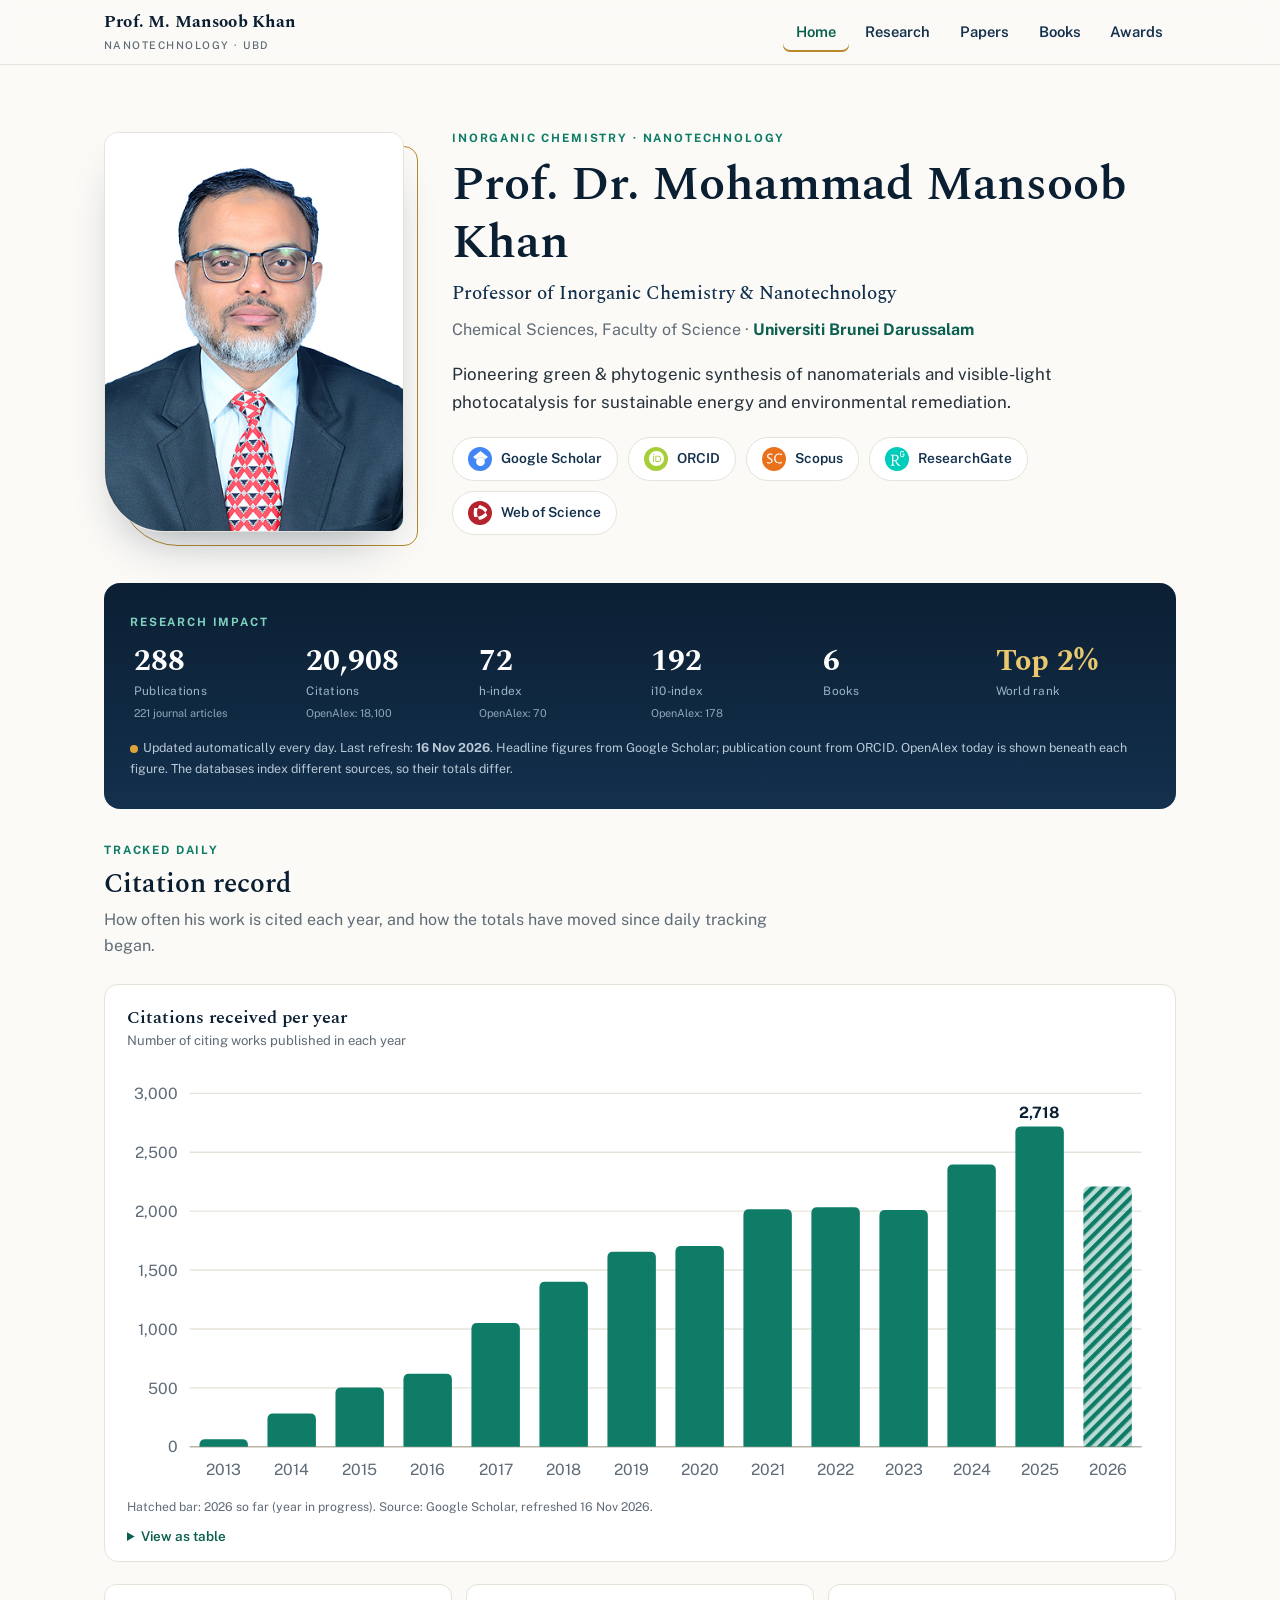
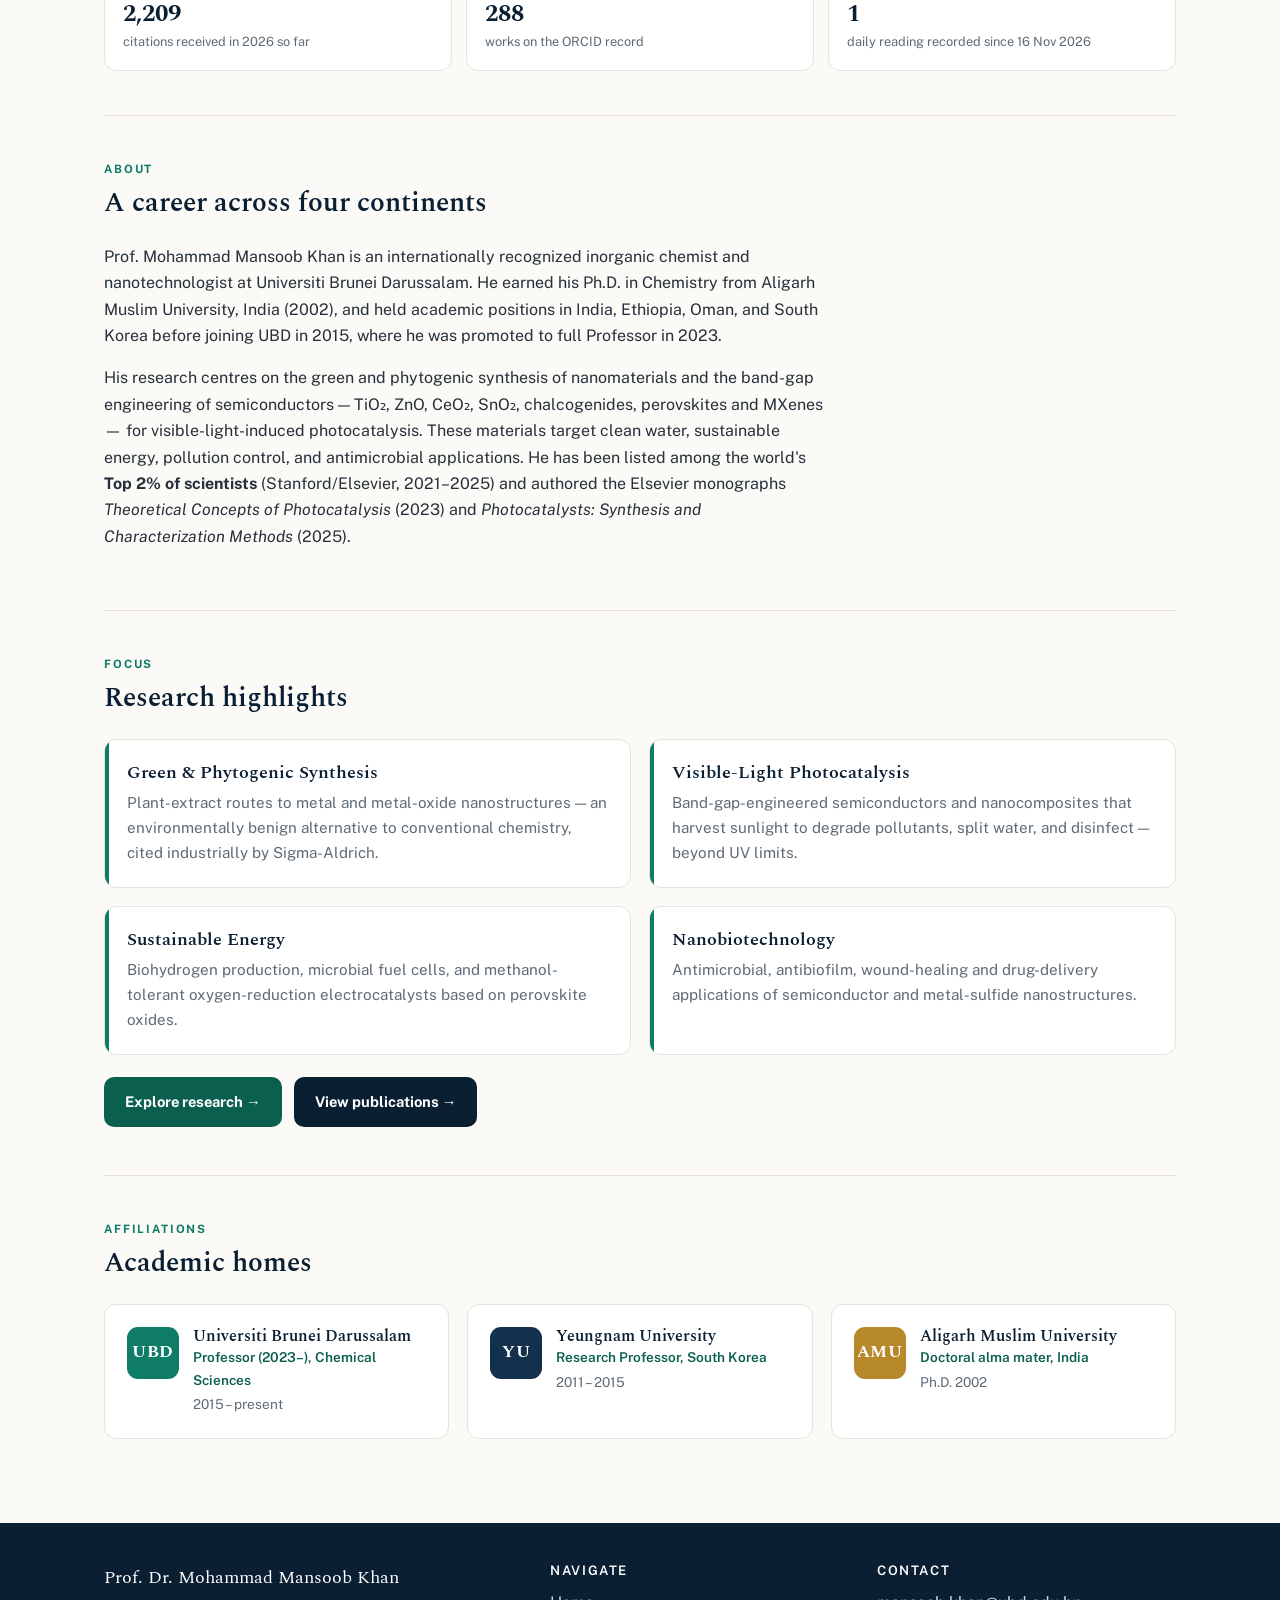
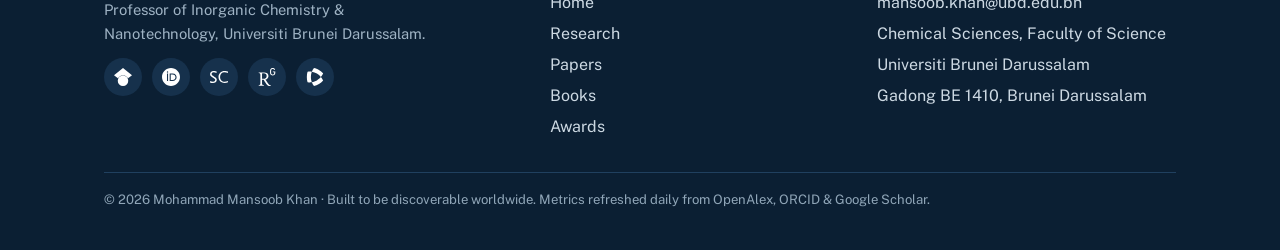
==== commit 9bd75ed7: "Daily metrics update 2026-11-16" ====
--- a/index.html
+++ b/index.html
@@ -2,10 +2,10 @@
 <html lang="en"><head>
 <meta charset="UTF-8"><meta name="viewport" content="width=device-width, initial-scale=1.0">
 <title>Prof. Mohammad Mansoob Khan — Inorganic Chemistry & Nanotechnology | Universiti Brunei Darussalam</title>
-<meta name="description" content="Official site of Prof. Mohammad Mansoob Khan, Professor of Inorganic Chemistry & Nanotechnology at Universiti Brunei Darussalam. Green nanomaterials & visible-light photocatalysis. 18,100 citations, h-index 70, Top 2% Scientist.">
+<meta name="description" content="Official site of Prof. Mohammad Mansoob Khan, Professor of Inorganic Chemistry & Nanotechnology at Universiti Brunei Darussalam. Green nanomaterials & visible-light photocatalysis. 20,908 citations, h-index 72, Top 2% Scientist.">
 <link rel="canonical" href="https://profmansoobkhan.github.io/">
 <meta property="og:type" content="profile"><meta property="og:title" content="Prof. Mohammad Mansoob Khan — Inorganic Chemistry & Nanotechnology | Universiti Brunei Darussalam">
-<meta property="og:description" content="Official site of Prof. Mohammad Mansoob Khan, Professor of Inorganic Chemistry & Nanotechnology at Universiti Brunei Darussalam. Green nanomaterials & visible-light photocatalysis. 18,100 citations, h-index 70, Top 2% Scientist."><meta property="og:url" content="https://profmansoobkhan.github.io/">
+<meta property="og:description" content="Official site of Prof. Mohammad Mansoob Khan, Professor of Inorganic Chemistry & Nanotechnology at Universiti Brunei Darussalam. Green nanomaterials & visible-light photocatalysis. 20,908 citations, h-index 72, Top 2% Scientist."><meta property="og:url" content="https://profmansoobkhan.github.io/">
 <meta property="og:image" content="https://profmansoobkhan.github.io/assets/img/MMK.png">
 <meta name="twitter:card" content="summary_large_image">
 <link rel="icon" href="assets/img/MMK.png" type="image/png">
@@ -198,7 +198,7 @@
 <div class="wrap">
   <div class="band">
     <div class="eyebrow">Research impact</div>
-    <div class="mrow"><div class="metric"><div class="n" data-live="publications">288</div><div class="l">Publications</div><div class="s" data-live="publications_alt"></div></div><div class="metric"><div class="n" data-live="citations">18,100</div><div class="l">Citations</div><div class="s" data-live="citations_alt"></div></div><div class="metric"><div class="n" data-live="h_index">70</div><div class="l">h-index</div><div class="s" data-live="h_index_alt"></div></div><div class="metric"><div class="n" data-live="i10_index">178</div><div class="l">i10-index</div><div class="s" data-live="i10_index_alt"></div></div><div class="metric"><div class="n">6</div><div class="l">Books</div></div><div class="metric accent"><div class="n">Top 2%</div><div class="l">World rank</div></div></div>
+    <div class="mrow"><div class="metric"><div class="n" data-live="publications">288</div><div class="l">Publications</div><div class="s" data-live="publications_alt"></div></div><div class="metric"><div class="n" data-live="citations">20,908</div><div class="l">Citations</div><div class="s" data-live="citations_alt"></div></div><div class="metric"><div class="n" data-live="h_index">72</div><div class="l">h-index</div><div class="s" data-live="h_index_alt"></div></div><div class="metric"><div class="n" data-live="i10_index">192</div><div class="l">i10-index</div><div class="s" data-live="i10_index_alt"></div></div><div class="metric"><div class="n">6</div><div class="l">Books</div></div><div class="metric accent"><div class="n">Top 2%</div><div class="l">World rank</div></div></div>
     <p class="livenote" id="livenote">Figures are refreshed automatically every day from OpenAlex, ORCID and Google Scholar.</p>
   </div>
 </div>
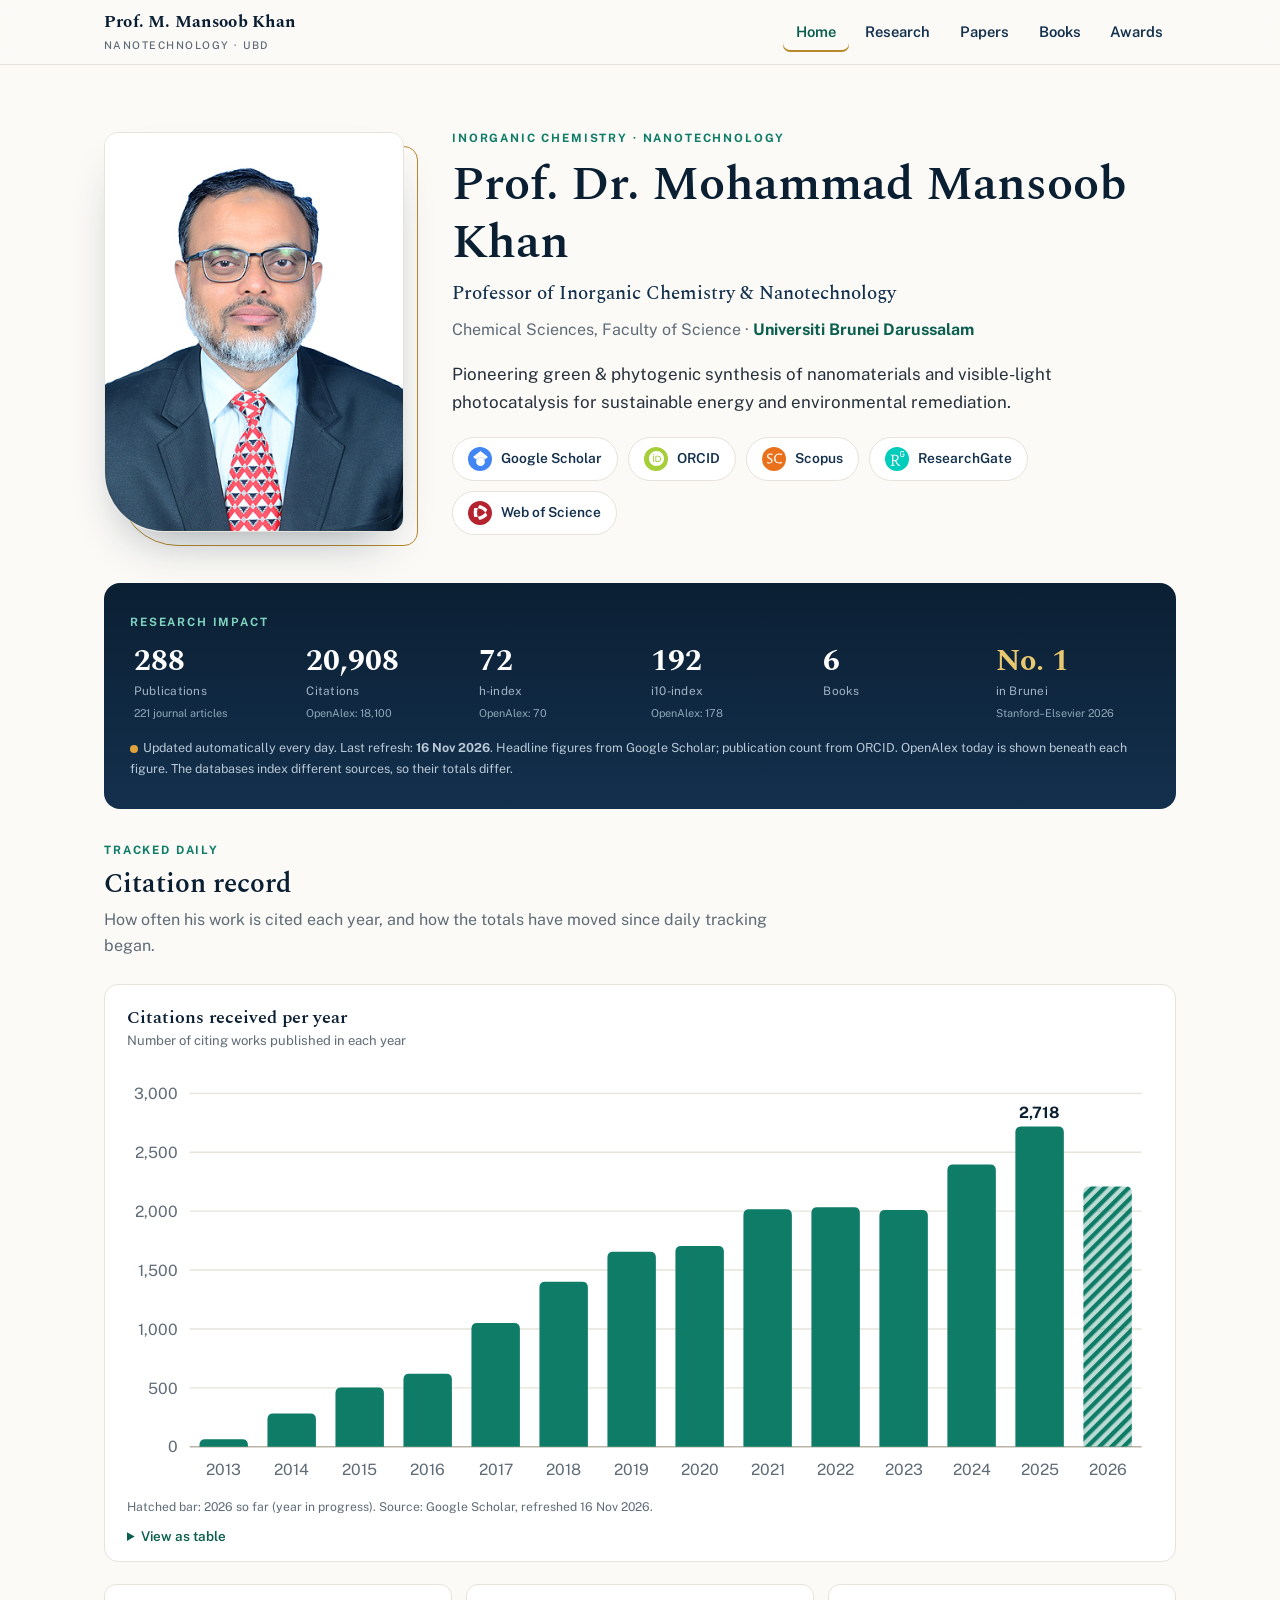
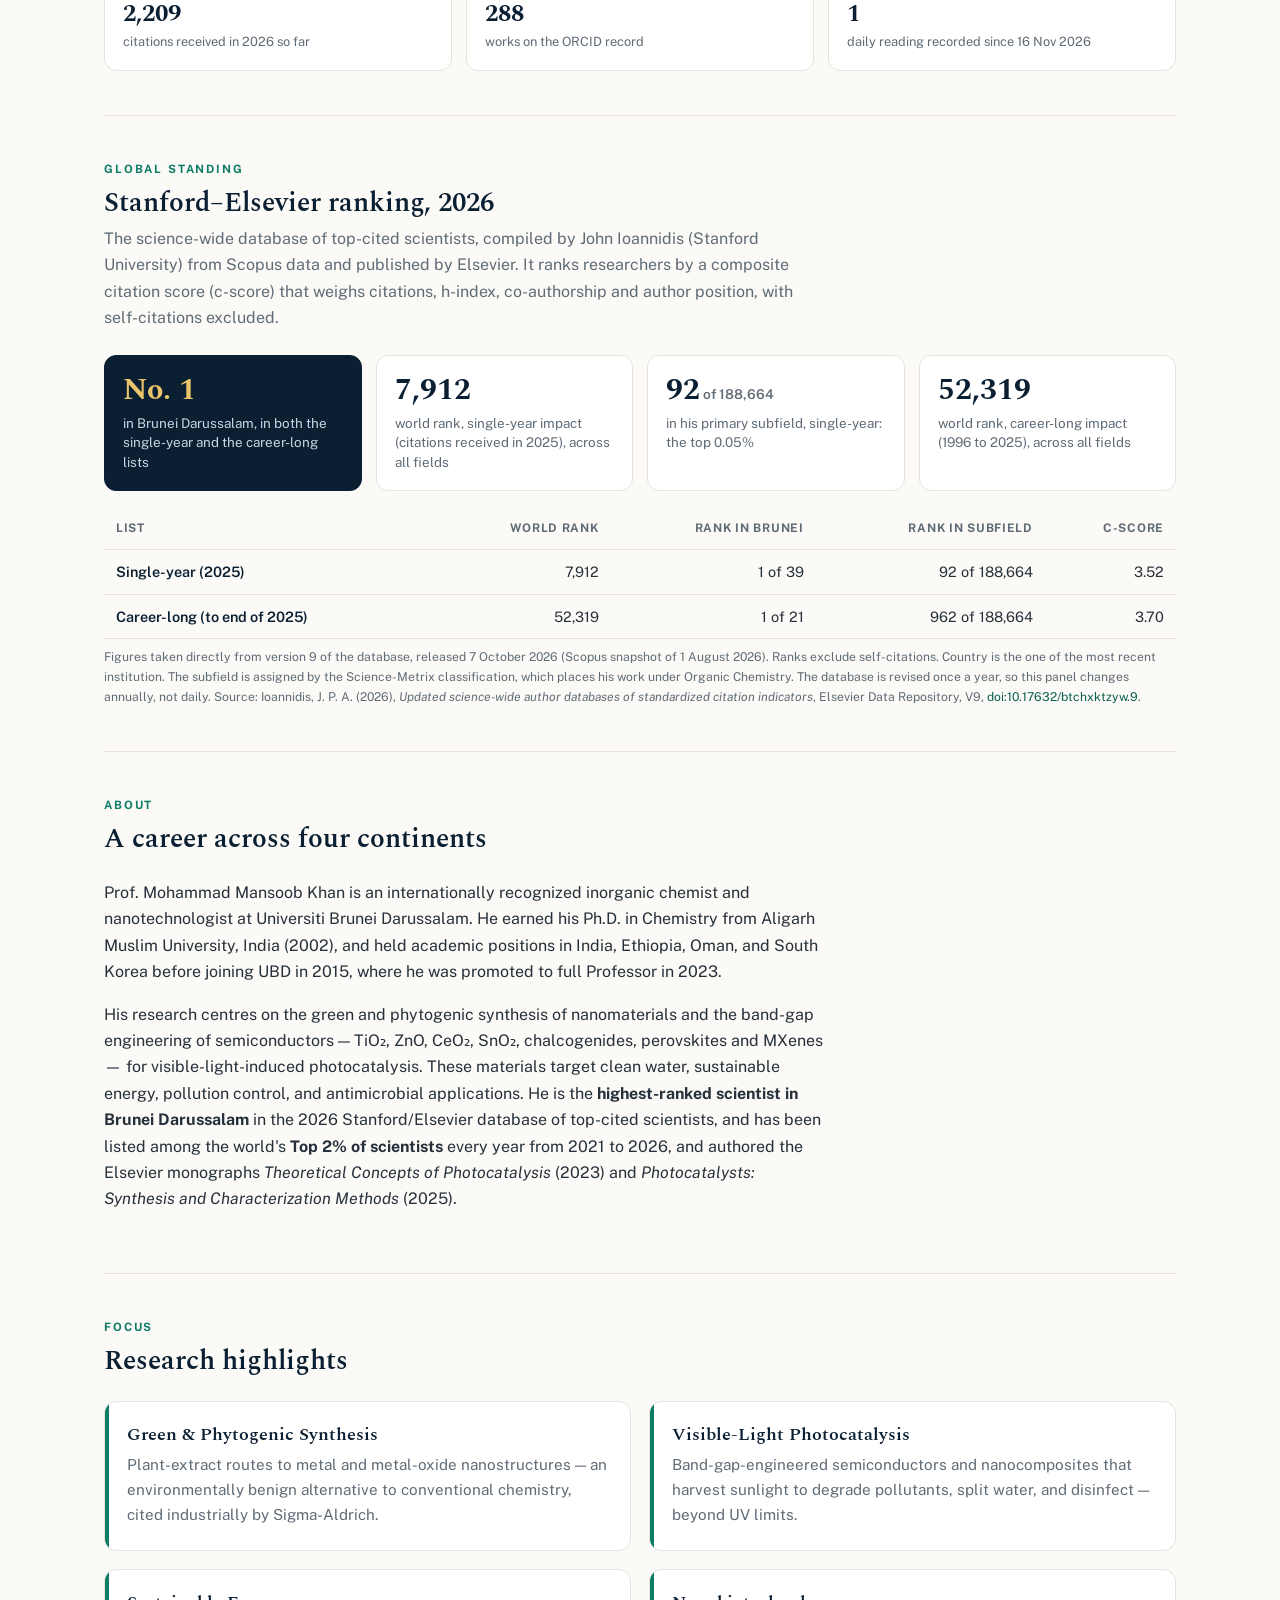
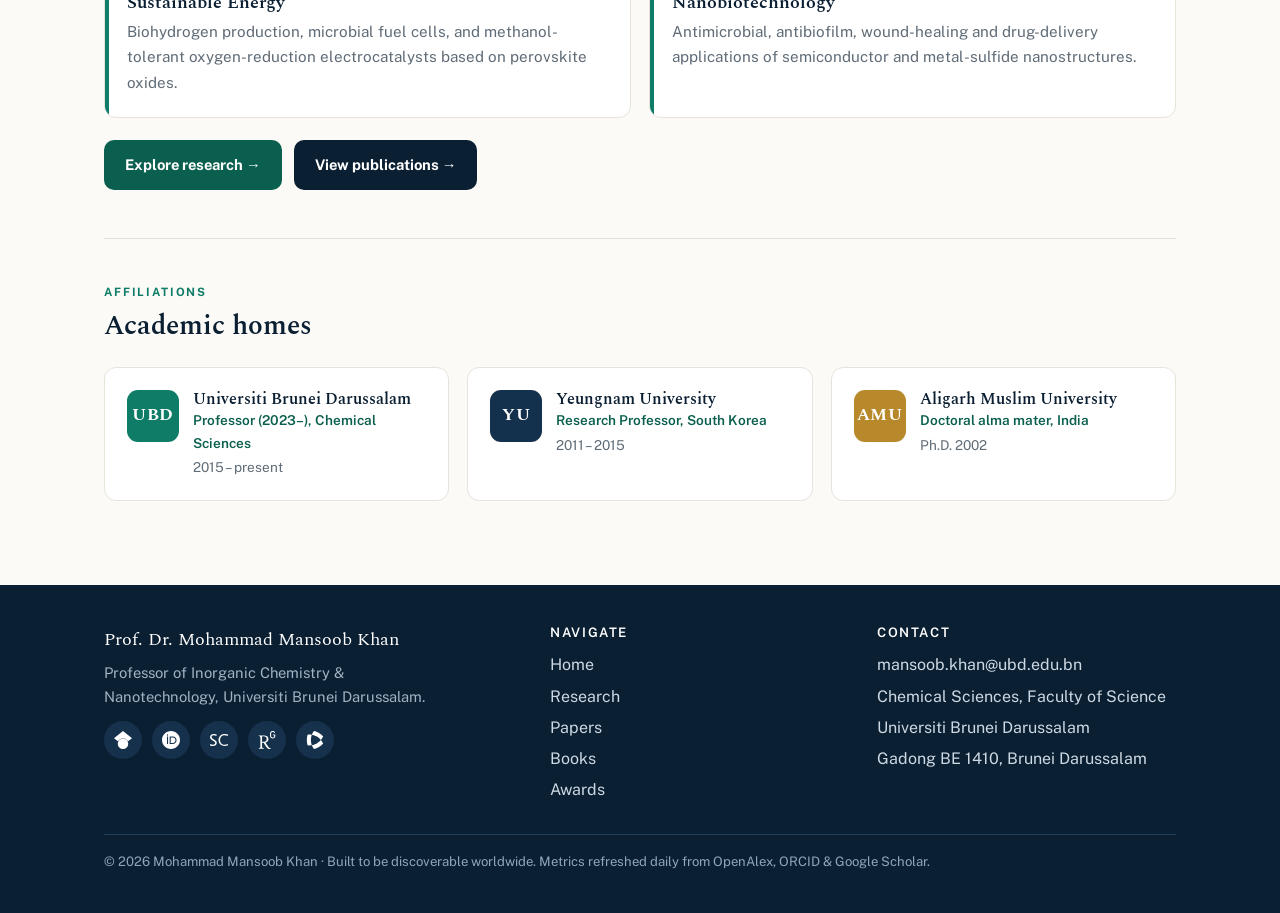
==== commit d7d86a0c: "Add verified 2026 Stanford–Elsevier ranking: No. 1 in Brunei Figures read directly from V9 of the El" ====
--- a/index.html
+++ b/index.html
@@ -198,7 +198,7 @@
 <div class="wrap">
   <div class="band">
     <div class="eyebrow">Research impact</div>
-    <div class="mrow"><div class="metric"><div class="n" data-live="publications">288</div><div class="l">Publications</div><div class="s" data-live="publications_alt"></div></div><div class="metric"><div class="n" data-live="citations">20,908</div><div class="l">Citations</div><div class="s" data-live="citations_alt"></div></div><div class="metric"><div class="n" data-live="h_index">72</div><div class="l">h-index</div><div class="s" data-live="h_index_alt"></div></div><div class="metric"><div class="n" data-live="i10_index">192</div><div class="l">i10-index</div><div class="s" data-live="i10_index_alt"></div></div><div class="metric"><div class="n">6</div><div class="l">Books</div></div><div class="metric accent"><div class="n">Top 2%</div><div class="l">World rank</div></div></div>
+    <div class="mrow"><div class="metric"><div class="n" data-live="publications">288</div><div class="l">Publications</div><div class="s" data-live="publications_alt"></div></div><div class="metric"><div class="n" data-live="citations">20,908</div><div class="l">Citations</div><div class="s" data-live="citations_alt"></div></div><div class="metric"><div class="n" data-live="h_index">72</div><div class="l">h-index</div><div class="s" data-live="h_index_alt"></div></div><div class="metric"><div class="n" data-live="i10_index">192</div><div class="l">i10-index</div><div class="s" data-live="i10_index_alt"></div></div><div class="metric"><div class="n">6</div><div class="l">Books</div></div><div class="metric accent"><div class="n">No. 1</div><div class="l">in Brunei</div><div class="s">Stanford–Elsevier 2026</div></div></div>
     <p class="livenote" id="livenote">Figures are refreshed automatically every day from OpenAlex, ORCID and Google Scholar.</p>
   </div>
 </div>
@@ -213,11 +213,32 @@
 </div>
 
 <div class="wrap">
+  <section class="block" id="ranking">
+    <div class="sec-head"><div class="eyebrow">Global standing</div><h2>Stanford–Elsevier ranking, 2026</h2>
+    <p>The science-wide database of top-cited scientists, compiled by John Ioannidis (Stanford University) from Scopus data and published by Elsevier. It ranks researchers by a composite citation score (c-score) that weighs citations, h-index, co-authorship and author position, with self-citations excluded.</p></div>
+    <div class="rankgrid">
+      <div class="rk top"><b>No. 1</b><span>in Brunei Darussalam, in both the single-year and the career-long lists</span></div>
+      <div class="rk"><b>7,912</b><span>world rank, single-year impact (citations received in 2025), across all fields</span></div>
+      <div class="rk"><b>92<small> of 188,664</small></b><span>in his primary subfield, single-year: the top 0.05%</span></div>
+      <div class="rk"><b>52,319</b><span>world rank, career-long impact (1996 to 2025), across all fields</span></div>
+    </div>
+    <table class="ranktable">
+      <thead><tr><th scope="col">List</th><th scope="col">World rank</th><th scope="col">Rank in Brunei</th><th scope="col">Rank in subfield</th><th scope="col">c-score</th></tr></thead>
+      <tbody>
+        <tr><th scope="row">Single-year (2025)</th><td>7,912</td><td>1 of 39</td><td>92 of 188,664</td><td>3.52</td></tr>
+        <tr><th scope="row">Career-long (to end of 2025)</th><td>52,319</td><td>1 of 21</td><td>962 of 188,664</td><td>3.70</td></tr>
+      </tbody>
+    </table>
+    <p class="chartnote">Figures taken directly from version 9 of the database, released 7 October 2026 (Scopus snapshot of 1 August 2026). Ranks exclude self-citations. Country is the one of the most recent institution. The subfield is assigned by the Science-Metrix classification, which places his work under Organic Chemistry. The database is revised once a year, so this panel changes annually, not daily. Source: Ioannidis, J. P. A. (2026), <em>Updated science-wide author databases of standardized citation indicators</em>, Elsevier Data Repository, V9, <a href="https://doi.org/10.17632/btchxktzyw.9" target="_blank" rel="noopener">doi:10.17632/btchxktzyw.9</a>.</p>
+  </section>
+</div>
+
+<div class="wrap">
   <section class="block" id="about">
     <div class="sec-head"><div class="eyebrow">About</div><h2>A career across four continents</h2></div>
     <div class="prose">
       <p>Prof. Mohammad Mansoob Khan is an internationally recognized inorganic chemist and nanotechnologist at Universiti Brunei Darussalam. He earned his Ph.D. in Chemistry from Aligarh Muslim University, India (2002), and held academic positions in India, Ethiopia, Oman, and South Korea before joining UBD in 2015, where he was promoted to full Professor in 2023.</p>
-      <p>His research centres on the green and phytogenic synthesis of nanomaterials and the band-gap engineering of semiconductors — TiO₂, ZnO, CeO₂, SnO₂, chalcogenides, perovskites and MXenes — for visible-light-induced photocatalysis. These materials target clean water, sustainable energy, pollution control, and antimicrobial applications. He has been listed among the world's <b>Top 2% of scientists</b> (Stanford/Elsevier, 2021–2025) and authored the Elsevier monographs <em>Theoretical Concepts of Photocatalysis</em> (2023) and <em>Photocatalysts: Synthesis and Characterization Methods</em> (2025).</p>
+      <p>His research centres on the green and phytogenic synthesis of nanomaterials and the band-gap engineering of semiconductors — TiO₂, ZnO, CeO₂, SnO₂, chalcogenides, perovskites and MXenes — for visible-light-induced photocatalysis. These materials target clean water, sustainable energy, pollution control, and antimicrobial applications. He is the <b>highest-ranked scientist in Brunei Darussalam</b> in the 2026 Stanford/Elsevier database of top-cited scientists, and has been listed among the world's <b>Top 2% of scientists</b> every year from 2021 to 2026, and authored the Elsevier monographs <em>Theoretical Concepts of Photocatalysis</em> (2023) and <em>Photocatalysts: Synthesis and Characterization Methods</em> (2025).</p>
     </div>
   </section>
 
--- a/assets/css/live.css
+++ b/assets/css/live.css
@@ -50,3 +50,21 @@
 .more{display:block;margin:18px auto 0;font:inherit;font-weight:700;font-size:.92rem;padding:12px 22px;border-radius:10px;border:1px solid var(--ink);background:#fff;color:var(--ink);cursor:pointer;min-height:44px}
 .more:hover{background:var(--ink);color:#fff}
 .srconly{position:absolute;left:-9999px}
+
+/* Stanford–Elsevier ranking panel */
+.rankgrid{display:grid;grid-template-columns:repeat(4,1fr);gap:14px}
+.rk{background:var(--card);border:1px solid var(--line);border-radius:12px;padding:18px}
+.rk b{display:block;font-family:"Spectral",Georgia,serif;font-size:1.9rem;line-height:1.1;color:var(--ink)}
+.rk b small{font-size:.85rem;font-weight:600;color:var(--muted);font-family:"Public Sans",-apple-system,"Segoe UI",sans-serif}
+.rk span{display:block;font-size:.84rem;color:var(--muted);margin-top:6px;line-height:1.45}
+.rk.top{background:var(--ink);border-color:var(--ink)}
+.rk.top b{color:#e9c46a}
+.rk.top span{color:#c9d6e2}
+@media(max-width:900px){.rankgrid{grid-template-columns:repeat(2,1fr)}}
+@media(max-width:480px){.rankgrid{grid-template-columns:1fr}}
+.ranktable{width:100%;border-collapse:collapse;margin-top:18px;font-size:.9rem}
+.ranktable th,.ranktable td{padding:10px 12px;text-align:right;border-bottom:1px solid var(--line)}
+.ranktable th:first-child{text-align:left}
+.ranktable thead th{font-size:.74rem;text-transform:uppercase;letter-spacing:.06em;color:var(--muted)}
+.ranktable tbody th{font-weight:600;color:var(--ink)}
+@media(max-width:620px){.ranktable{display:block;overflow-x:auto;white-space:nowrap}}
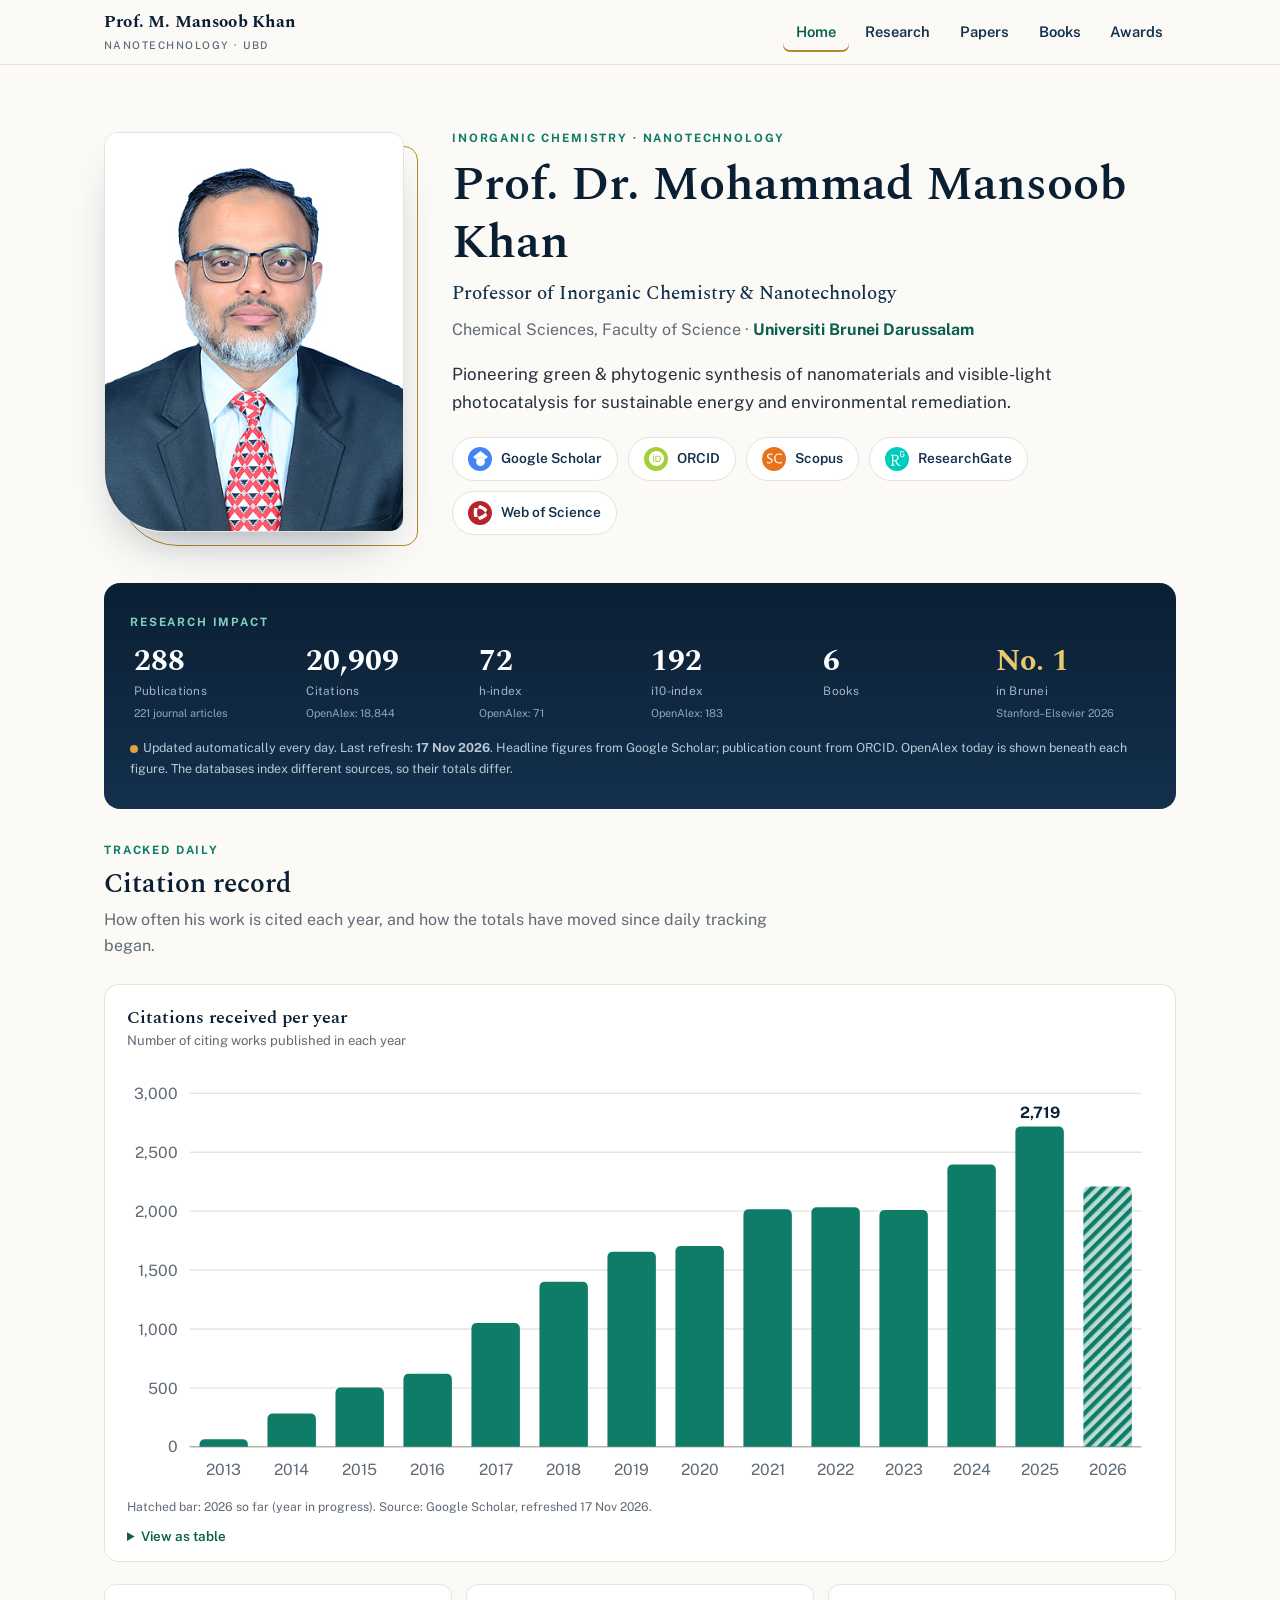
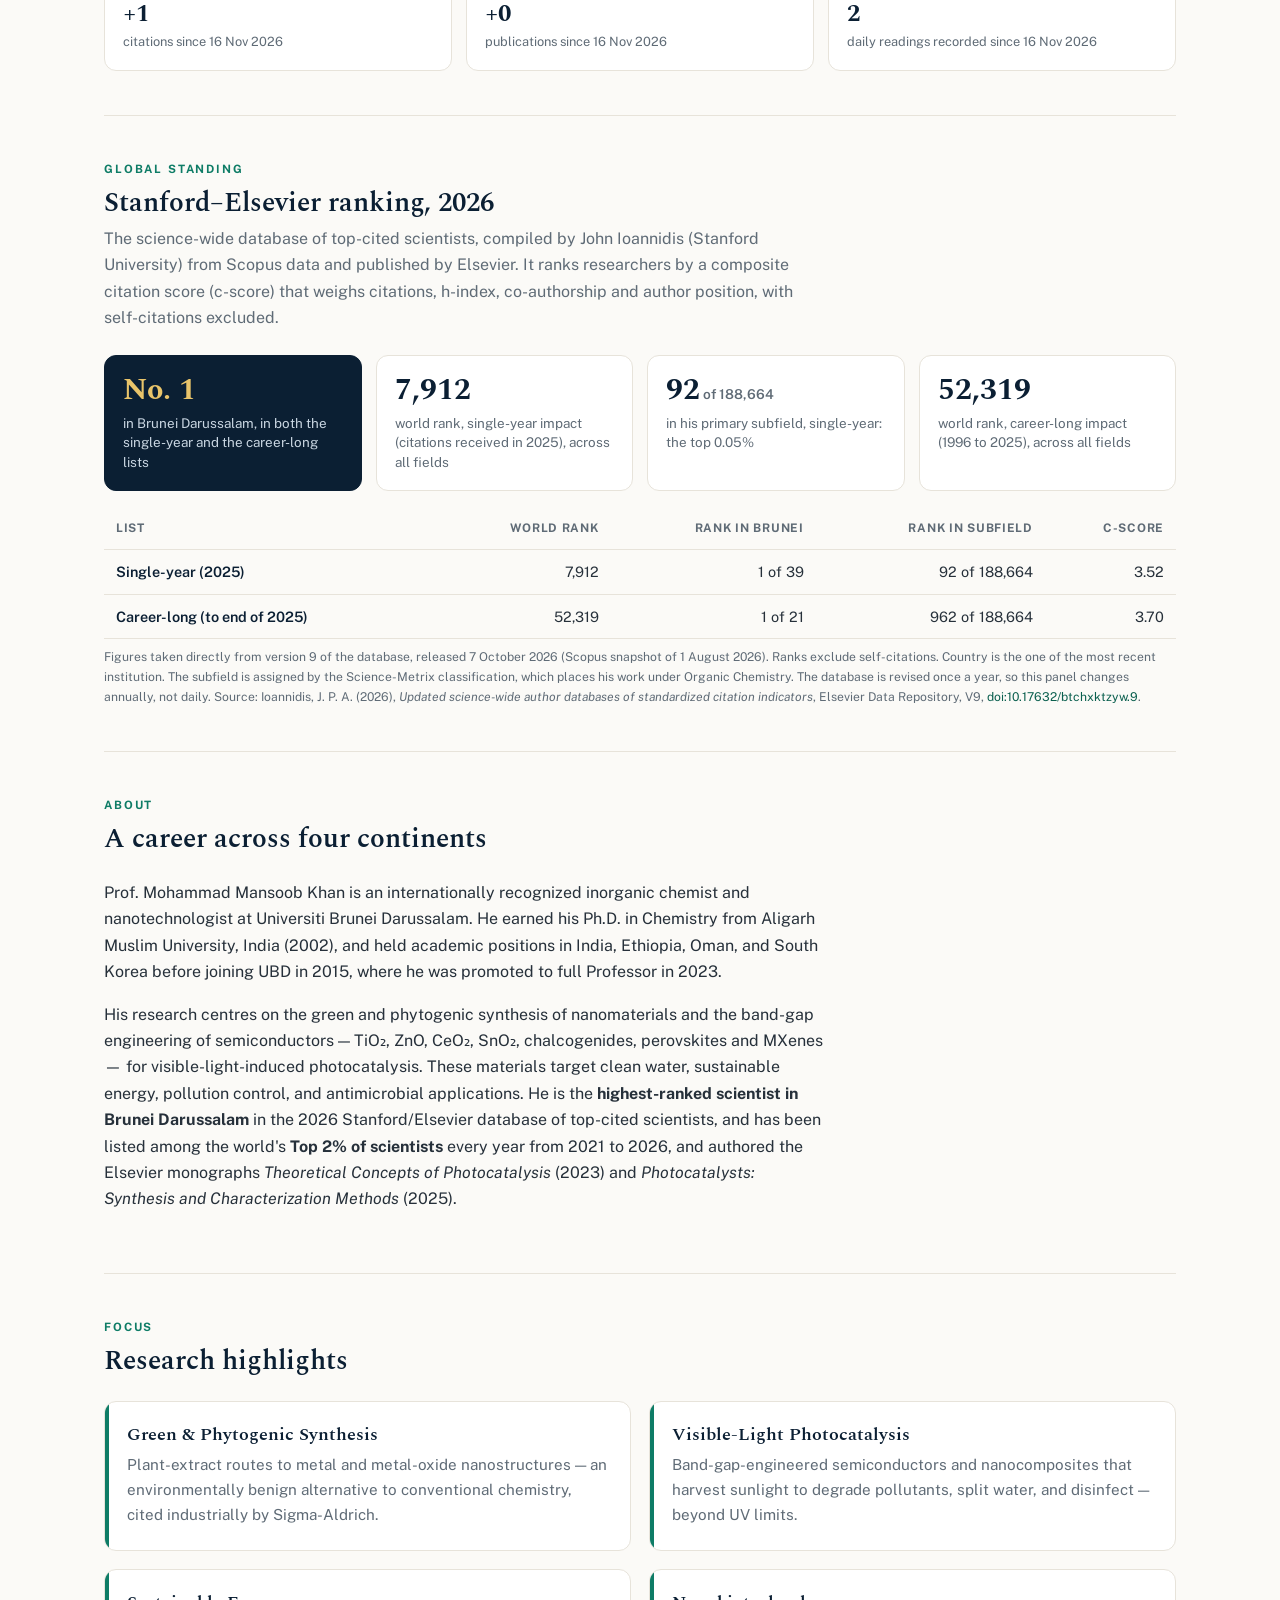
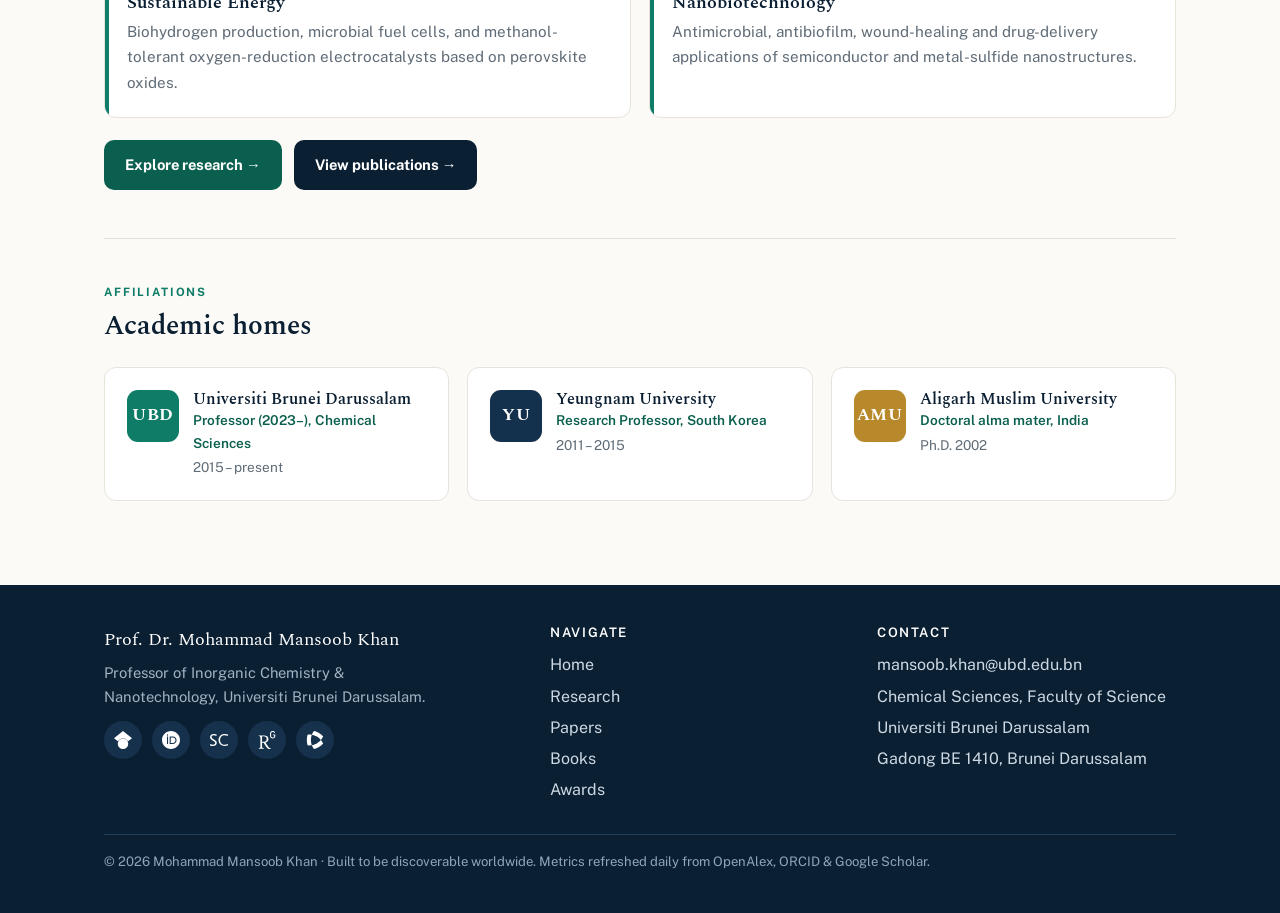
==== commit 84cd17a4: "Daily metrics update 2026-11-17" ====
--- a/index.html
+++ b/index.html
@@ -2,10 +2,10 @@
 <html lang="en"><head>
 <meta charset="UTF-8"><meta name="viewport" content="width=device-width, initial-scale=1.0">
 <title>Prof. Mohammad Mansoob Khan — Inorganic Chemistry & Nanotechnology | Universiti Brunei Darussalam</title>
-<meta name="description" content="Official site of Prof. Mohammad Mansoob Khan, Professor of Inorganic Chemistry & Nanotechnology at Universiti Brunei Darussalam. Green nanomaterials & visible-light photocatalysis. 20,908 citations, h-index 72, Top 2% Scientist.">
+<meta name="description" content="Official site of Prof. Mohammad Mansoob Khan, Professor of Inorganic Chemistry & Nanotechnology at Universiti Brunei Darussalam. Green nanomaterials & visible-light photocatalysis. 20,909 citations, h-index 72, Top 2% Scientist.">
 <link rel="canonical" href="https://profmansoobkhan.github.io/">
 <meta property="og:type" content="profile"><meta property="og:title" content="Prof. Mohammad Mansoob Khan — Inorganic Chemistry & Nanotechnology | Universiti Brunei Darussalam">
-<meta property="og:description" content="Official site of Prof. Mohammad Mansoob Khan, Professor of Inorganic Chemistry & Nanotechnology at Universiti Brunei Darussalam. Green nanomaterials & visible-light photocatalysis. 20,908 citations, h-index 72, Top 2% Scientist."><meta property="og:url" content="https://profmansoobkhan.github.io/">
+<meta property="og:description" content="Official site of Prof. Mohammad Mansoob Khan, Professor of Inorganic Chemistry & Nanotechnology at Universiti Brunei Darussalam. Green nanomaterials & visible-light photocatalysis. 20,909 citations, h-index 72, Top 2% Scientist."><meta property="og:url" content="https://profmansoobkhan.github.io/">
 <meta property="og:image" content="https://profmansoobkhan.github.io/assets/img/MMK.png">
 <meta name="twitter:card" content="summary_large_image">
 <link rel="icon" href="assets/img/MMK.png" type="image/png">
@@ -198,7 +198,7 @@
 <div class="wrap">
   <div class="band">
     <div class="eyebrow">Research impact</div>
-    <div class="mrow"><div class="metric"><div class="n" data-live="publications">288</div><div class="l">Publications</div><div class="s" data-live="publications_alt"></div></div><div class="metric"><div class="n" data-live="citations">20,908</div><div class="l">Citations</div><div class="s" data-live="citations_alt"></div></div><div class="metric"><div class="n" data-live="h_index">72</div><div class="l">h-index</div><div class="s" data-live="h_index_alt"></div></div><div class="metric"><div class="n" data-live="i10_index">192</div><div class="l">i10-index</div><div class="s" data-live="i10_index_alt"></div></div><div class="metric"><div class="n">6</div><div class="l">Books</div></div><div class="metric accent"><div class="n">No. 1</div><div class="l">in Brunei</div><div class="s">Stanford–Elsevier 2026</div></div></div>
+    <div class="mrow"><div class="metric"><div class="n" data-live="publications">288</div><div class="l">Publications</div><div class="s" data-live="publications_alt"></div></div><div class="metric"><div class="n" data-live="citations">20,909</div><div class="l">Citations</div><div class="s" data-live="citations_alt"></div></div><div class="metric"><div class="n" data-live="h_index">72</div><div class="l">h-index</div><div class="s" data-live="h_index_alt"></div></div><div class="metric"><div class="n" data-live="i10_index">192</div><div class="l">i10-index</div><div class="s" data-live="i10_index_alt"></div></div><div class="metric"><div class="n">6</div><div class="l">Books</div></div><div class="metric accent"><div class="n">No. 1</div><div class="l">in Brunei</div><div class="s">Stanford–Elsevier 2026</div></div></div>
     <p class="livenote" id="livenote">Figures are refreshed automatically every day from OpenAlex, ORCID and Google Scholar.</p>
   </div>
 </div>
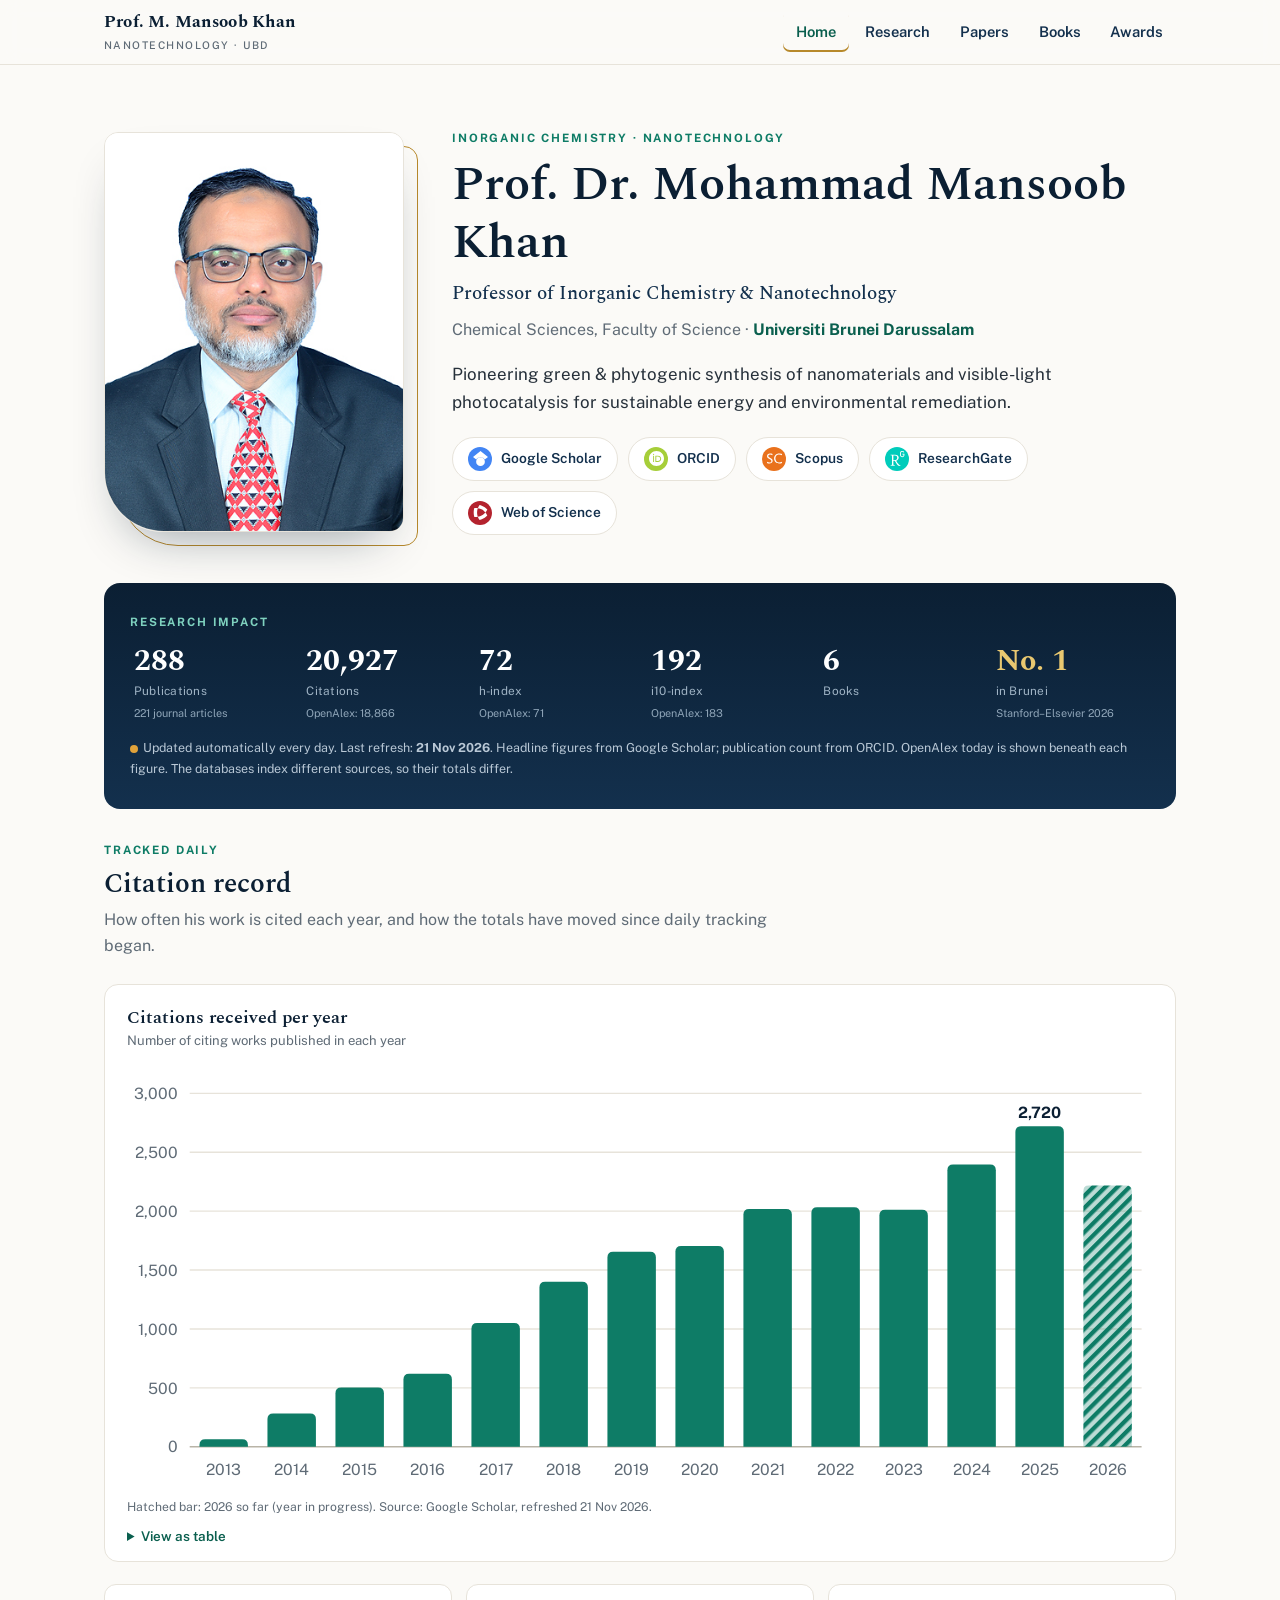
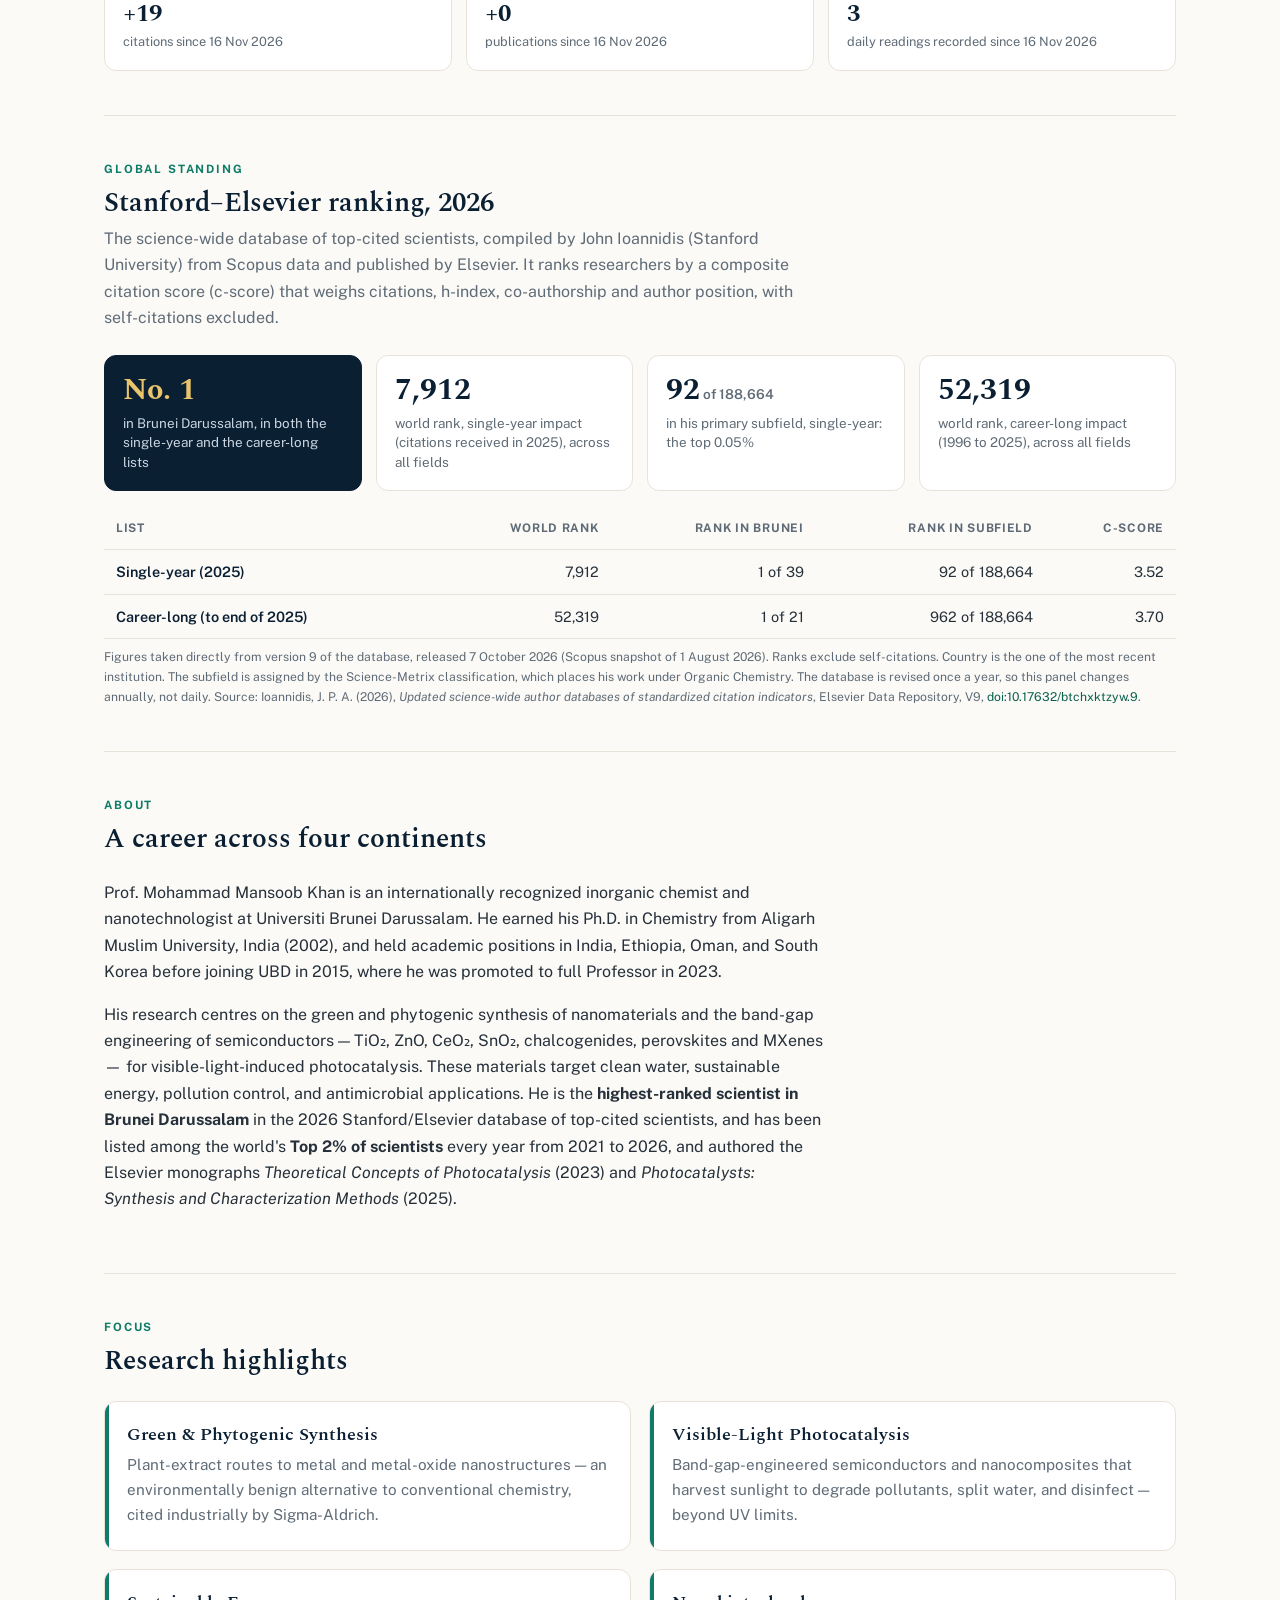
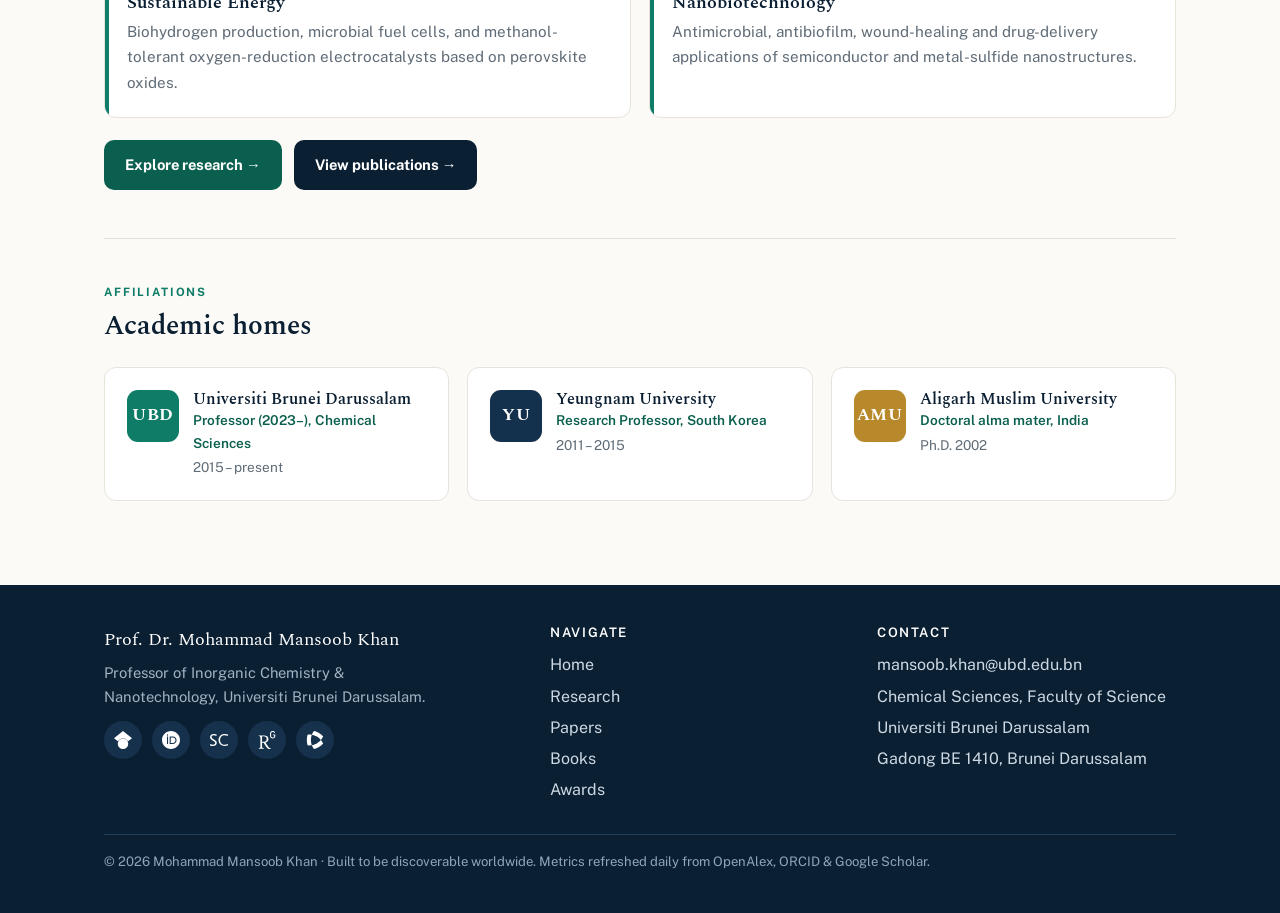
==== commit afb1a415: "Daily metrics update 2026-11-21" ====
--- a/index.html
+++ b/index.html
@@ -2,10 +2,10 @@
 <html lang="en"><head>
 <meta charset="UTF-8"><meta name="viewport" content="width=device-width, initial-scale=1.0">
 <title>Prof. Mohammad Mansoob Khan — Inorganic Chemistry & Nanotechnology | Universiti Brunei Darussalam</title>
-<meta name="description" content="Official site of Prof. Mohammad Mansoob Khan, Professor of Inorganic Chemistry & Nanotechnology at Universiti Brunei Darussalam. Green nanomaterials & visible-light photocatalysis. 20,909 citations, h-index 72, Top 2% Scientist.">
+<meta name="description" content="Official site of Prof. Mohammad Mansoob Khan, Professor of Inorganic Chemistry & Nanotechnology at Universiti Brunei Darussalam. Green nanomaterials & visible-light photocatalysis. 20,927 citations, h-index 72, Top 2% Scientist.">
 <link rel="canonical" href="https://profmansoobkhan.github.io/">
 <meta property="og:type" content="profile"><meta property="og:title" content="Prof. Mohammad Mansoob Khan — Inorganic Chemistry & Nanotechnology | Universiti Brunei Darussalam">
-<meta property="og:description" content="Official site of Prof. Mohammad Mansoob Khan, Professor of Inorganic Chemistry & Nanotechnology at Universiti Brunei Darussalam. Green nanomaterials & visible-light photocatalysis. 20,909 citations, h-index 72, Top 2% Scientist."><meta property="og:url" content="https://profmansoobkhan.github.io/">
+<meta property="og:description" content="Official site of Prof. Mohammad Mansoob Khan, Professor of Inorganic Chemistry & Nanotechnology at Universiti Brunei Darussalam. Green nanomaterials & visible-light photocatalysis. 20,927 citations, h-index 72, Top 2% Scientist."><meta property="og:url" content="https://profmansoobkhan.github.io/">
 <meta property="og:image" content="https://profmansoobkhan.github.io/assets/img/MMK.png">
 <meta name="twitter:card" content="summary_large_image">
 <link rel="icon" href="assets/img/MMK.png" type="image/png">
@@ -198,7 +198,7 @@
 <div class="wrap">
   <div class="band">
     <div class="eyebrow">Research impact</div>
-    <div class="mrow"><div class="metric"><div class="n" data-live="publications">288</div><div class="l">Publications</div><div class="s" data-live="publications_alt"></div></div><div class="metric"><div class="n" data-live="citations">20,909</div><div class="l">Citations</div><div class="s" data-live="citations_alt"></div></div><div class="metric"><div class="n" data-live="h_index">72</div><div class="l">h-index</div><div class="s" data-live="h_index_alt"></div></div><div class="metric"><div class="n" data-live="i10_index">192</div><div class="l">i10-index</div><div class="s" data-live="i10_index_alt"></div></div><div class="metric"><div class="n">6</div><div class="l">Books</div></div><div class="metric accent"><div class="n">No. 1</div><div class="l">in Brunei</div><div class="s">Stanford–Elsevier 2026</div></div></div>
+    <div class="mrow"><div class="metric"><div class="n" data-live="publications">288</div><div class="l">Publications</div><div class="s" data-live="publications_alt"></div></div><div class="metric"><div class="n" data-live="citations">20,927</div><div class="l">Citations</div><div class="s" data-live="citations_alt"></div></div><div class="metric"><div class="n" data-live="h_index">72</div><div class="l">h-index</div><div class="s" data-live="h_index_alt"></div></div><div class="metric"><div class="n" data-live="i10_index">192</div><div class="l">i10-index</div><div class="s" data-live="i10_index_alt"></div></div><div class="metric"><div class="n">6</div><div class="l">Books</div></div><div class="metric accent"><div class="n">No. 1</div><div class="l">in Brunei</div><div class="s">Stanford–Elsevier 2026</div></div></div>
     <p class="livenote" id="livenote">Figures are refreshed automatically every day from OpenAlex, ORCID and Google Scholar.</p>
   </div>
 </div>
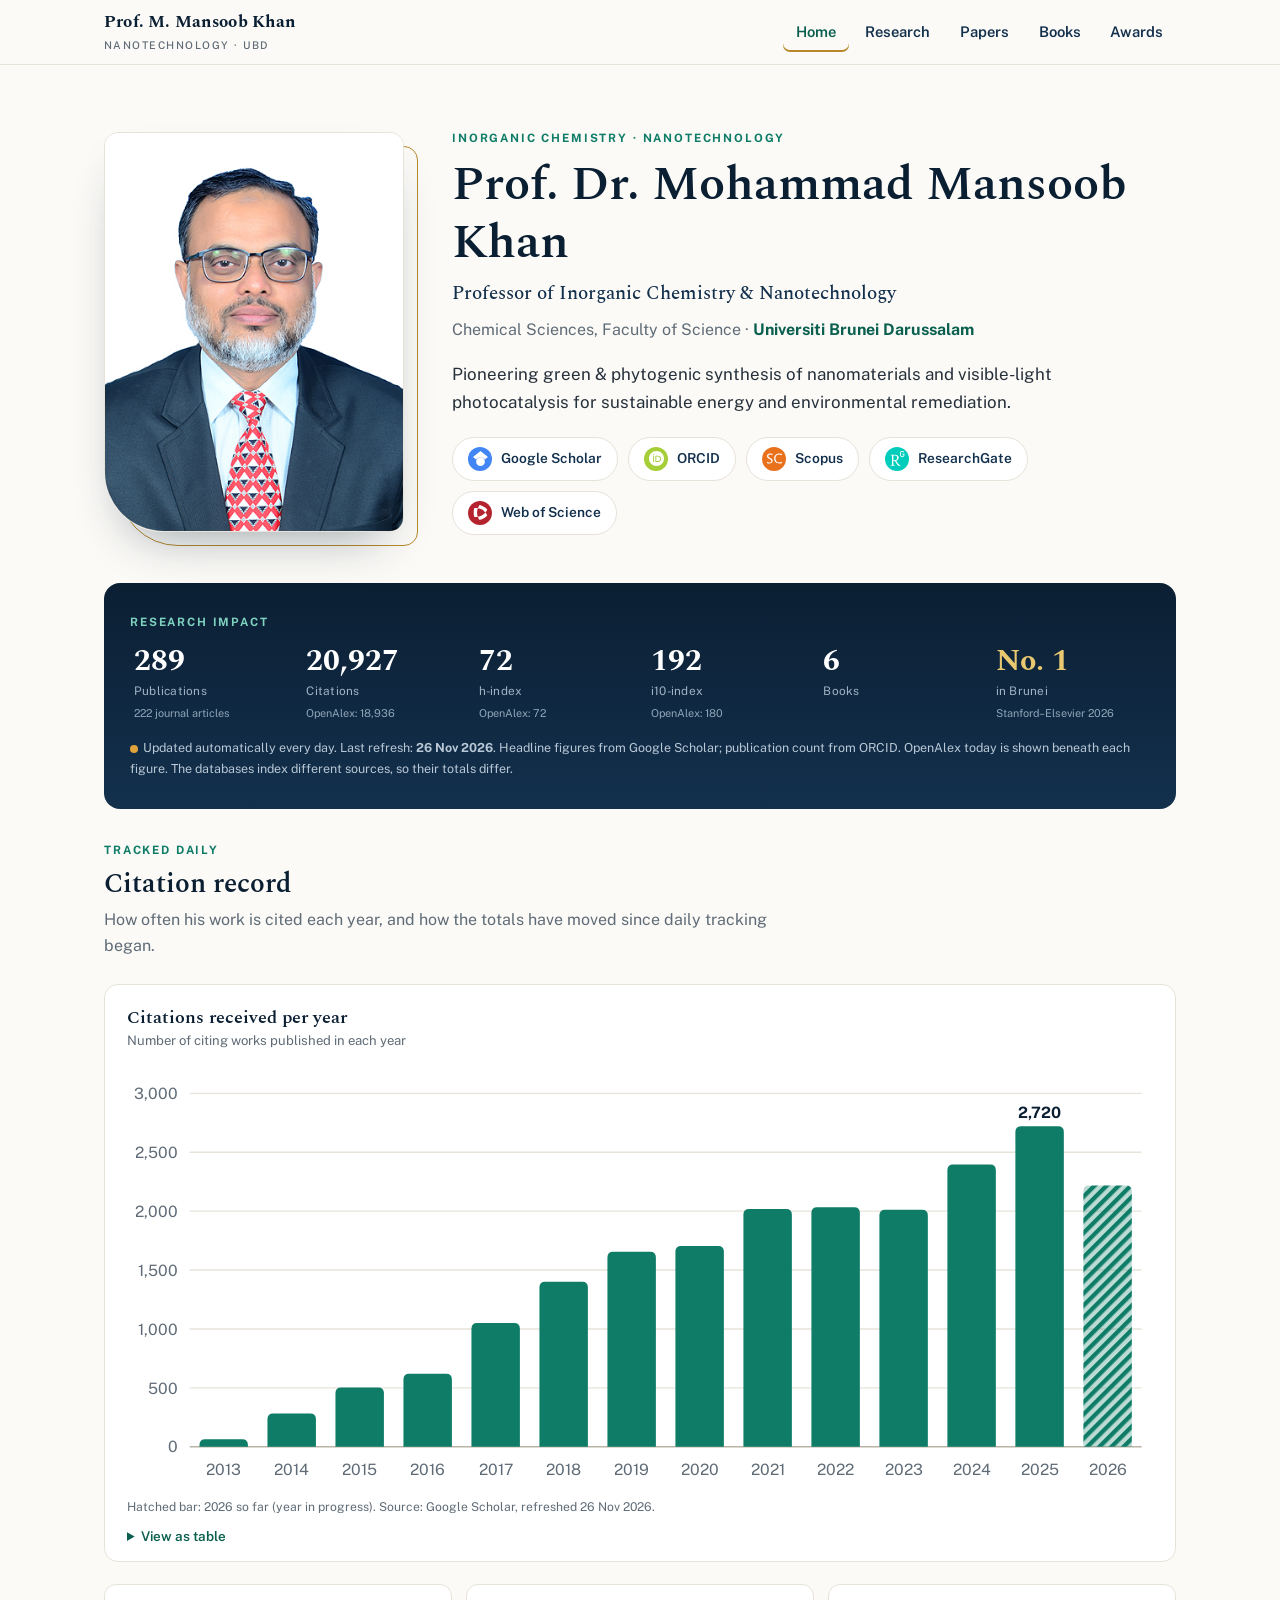
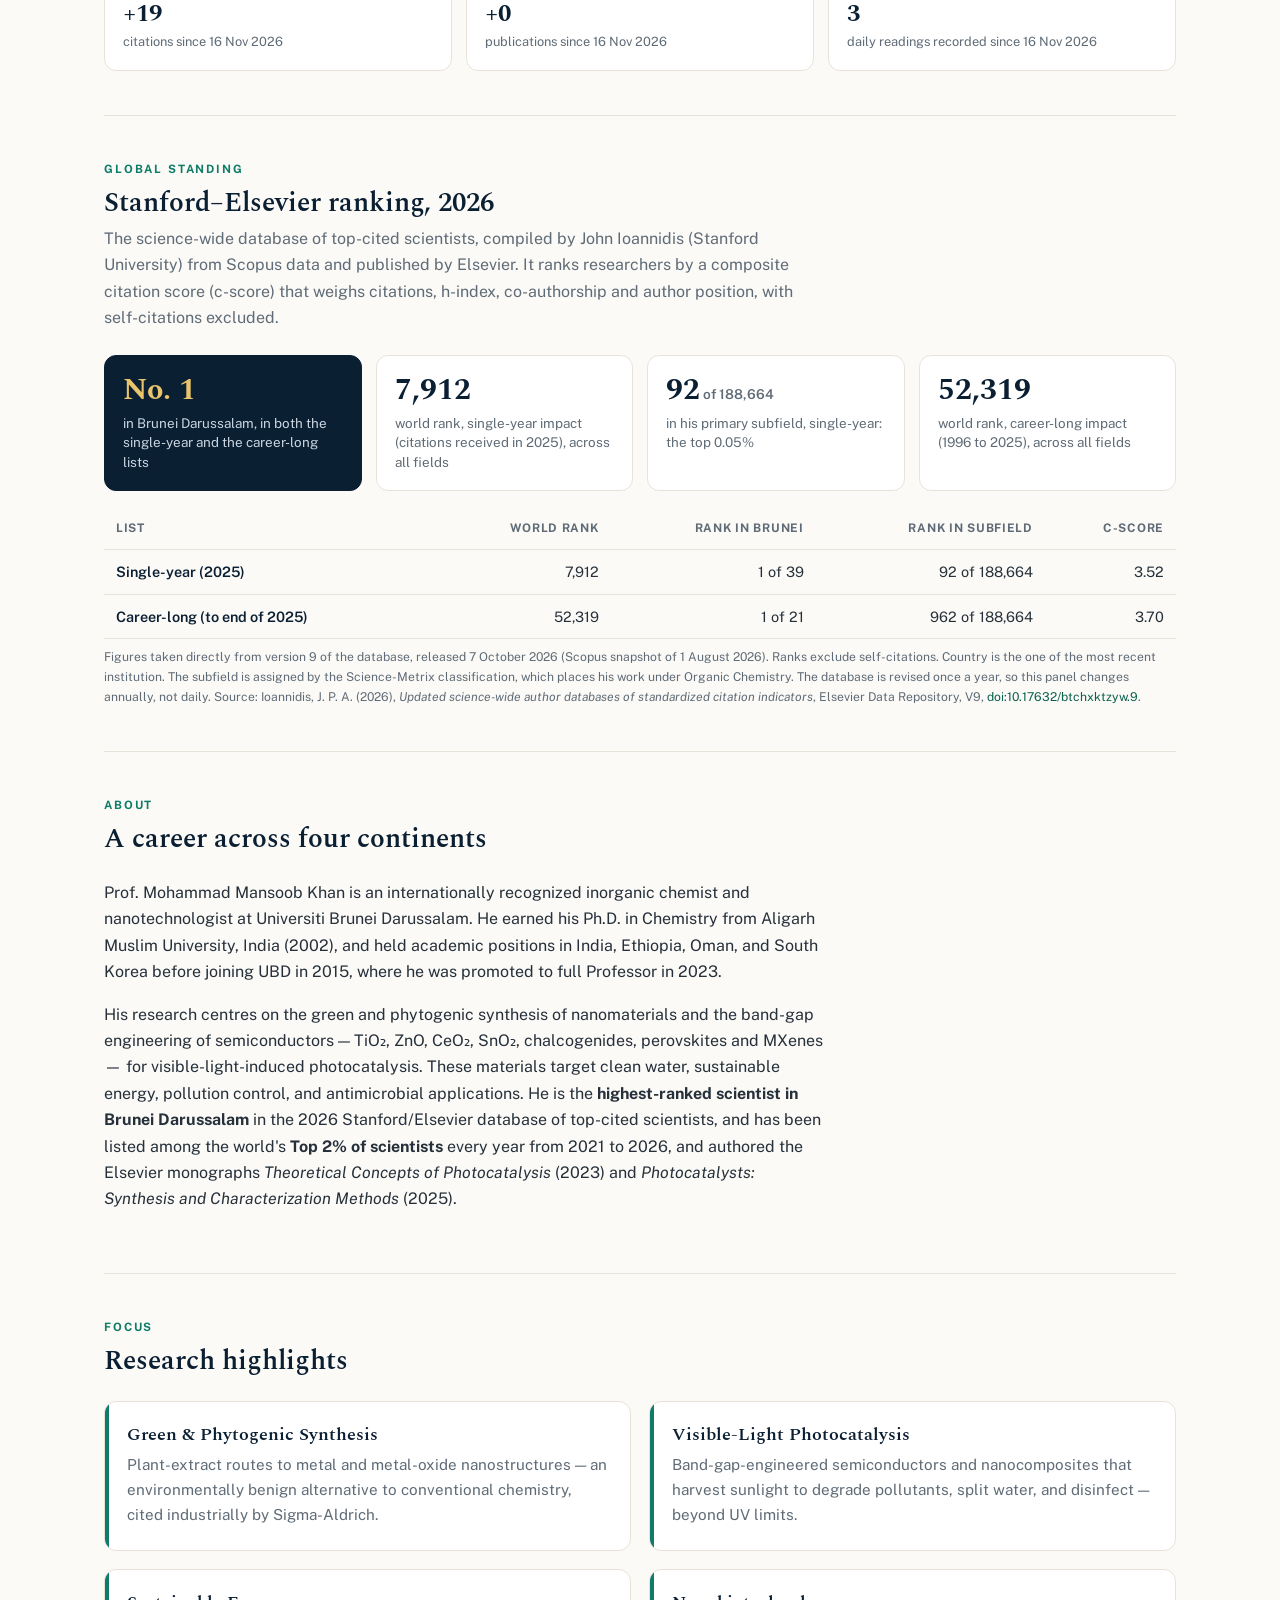
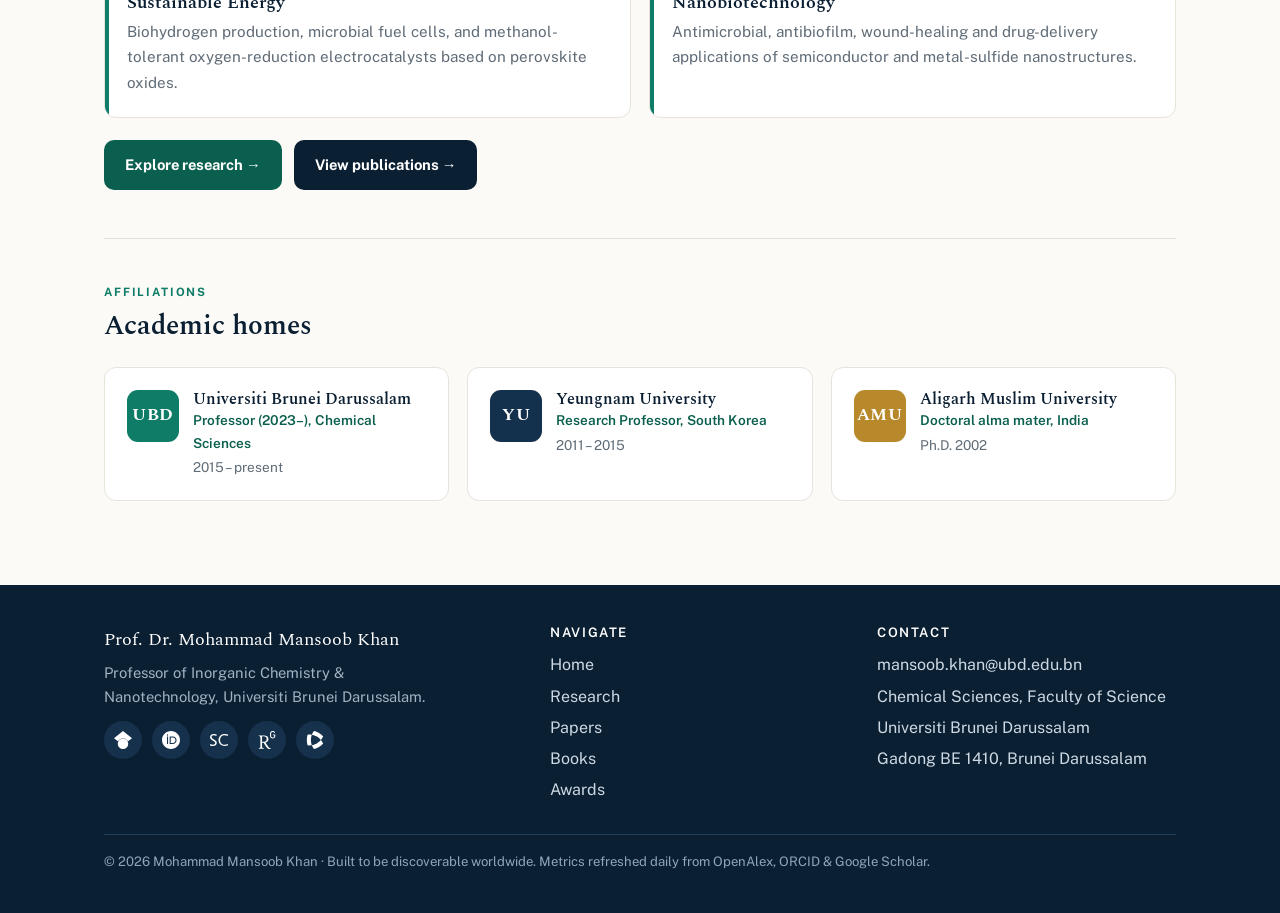
==== commit 41c822b8: "Daily metrics update 2026-11-26" ====
--- a/index.html
+++ b/index.html
@@ -198,7 +198,7 @@
 <div class="wrap">
   <div class="band">
     <div class="eyebrow">Research impact</div>
-    <div class="mrow"><div class="metric"><div class="n" data-live="publications">288</div><div class="l">Publications</div><div class="s" data-live="publications_alt"></div></div><div class="metric"><div class="n" data-live="citations">20,927</div><div class="l">Citations</div><div class="s" data-live="citations_alt"></div></div><div class="metric"><div class="n" data-live="h_index">72</div><div class="l">h-index</div><div class="s" data-live="h_index_alt"></div></div><div class="metric"><div class="n" data-live="i10_index">192</div><div class="l">i10-index</div><div class="s" data-live="i10_index_alt"></div></div><div class="metric"><div class="n">6</div><div class="l">Books</div></div><div class="metric accent"><div class="n">No. 1</div><div class="l">in Brunei</div><div class="s">Stanford–Elsevier 2026</div></div></div>
+    <div class="mrow"><div class="metric"><div class="n" data-live="publications">289</div><div class="l">Publications</div><div class="s" data-live="publications_alt"></div></div><div class="metric"><div class="n" data-live="citations">20,927</div><div class="l">Citations</div><div class="s" data-live="citations_alt"></div></div><div class="metric"><div class="n" data-live="h_index">72</div><div class="l">h-index</div><div class="s" data-live="h_index_alt"></div></div><div class="metric"><div class="n" data-live="i10_index">192</div><div class="l">i10-index</div><div class="s" data-live="i10_index_alt"></div></div><div class="metric"><div class="n">6</div><div class="l">Books</div></div><div class="metric accent"><div class="n">No. 1</div><div class="l">in Brunei</div><div class="s">Stanford–Elsevier 2026</div></div></div>
     <p class="livenote" id="livenote">Figures are refreshed automatically every day from OpenAlex, ORCID and Google Scholar.</p>
   </div>
 </div>
